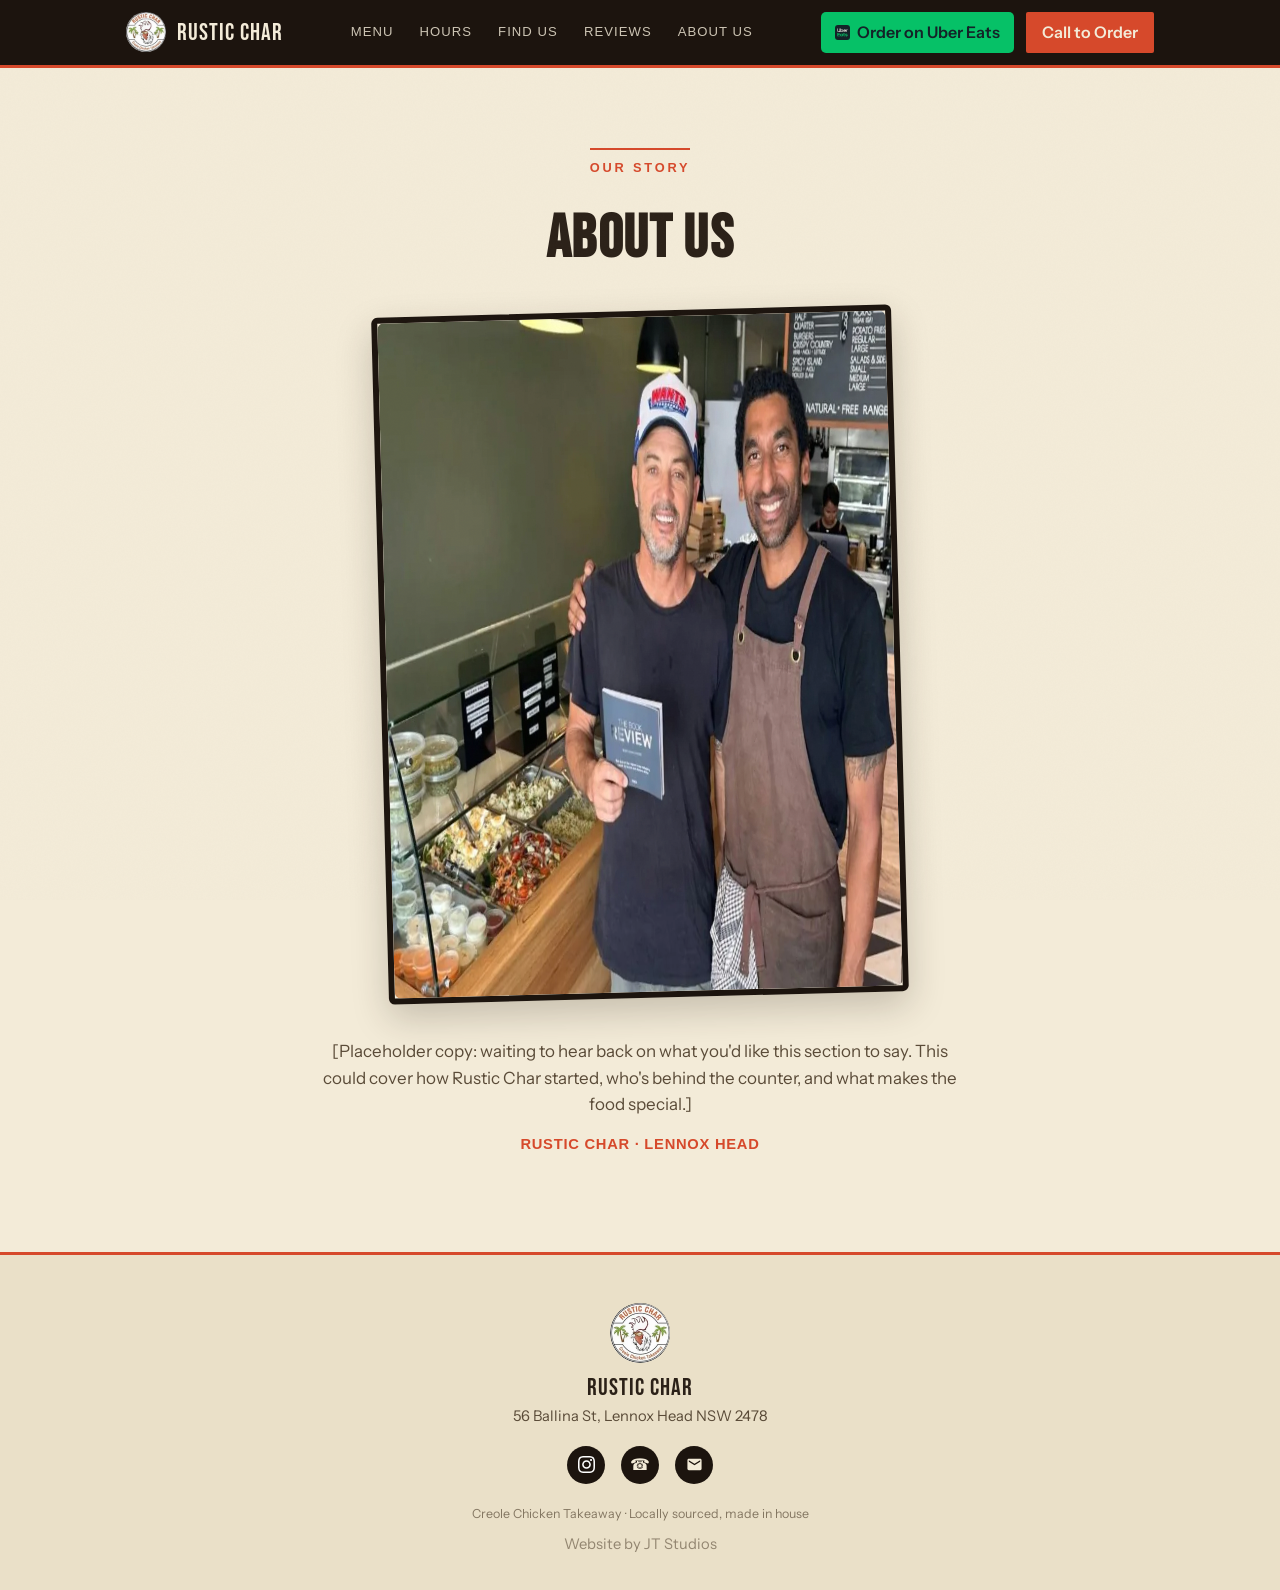
==== about.html @ 8d5db41e "Initial commit: Rustic Char website" ====
<!DOCTYPE html>
<html lang="en">
<head>
<meta charset="UTF-8">
<meta name="viewport" content="width=device-width, initial-scale=1.0">
<title>About Us | Rustic Char, Lennox Head</title>
<style>
  @import url('https://fonts.googleapis.com/css2?family=Bebas+Neue&family=Big+Shoulders+Condensed:wght@400;500;600;700&family=Instrument+Sans:wght@400;500;600;700&display=swap');

  :root{
    --paper:#F3EBD8;
    --paper-2:#EAE0C8;
    --ink:#2B2118;
    --ink-soft:#5A4B38;
    --char:#1C140E;
    --tomato:#D6492B;
    --mustard:#E2A32C;
    --parrot:#3C7A3F;
    --teal:#2C6E6A;
    --line:rgba(43,33,24,0.18);
  }
  *{margin:0;padding:0;box-sizing:border-box;}
  html{scroll-behavior:smooth;}
  body{
    background:var(--paper);
    color:var(--ink);
    font-family:'Instrument Sans', sans-serif;
    line-height:1.55;
  }
  .sign{font-family:'Bebas Neue', sans-serif; letter-spacing:0.02em; line-height:0.92;}
  .cond{font-family:'Big Shoulders Condensed', sans-serif;}
  a{color:inherit; text-decoration:none;}
  .wrap{max-width:1080px; margin:0 auto; padding:0 26px;}

  /* paper texture */
  body::before{
    content:''; position:fixed; inset:0; pointer-events:none; z-index:4; opacity:0.4;
    background-image:url("data:image/svg+xml,%3Csvg xmlns='http://www.w3.org/2000/svg' width='180' height='180'%3E%3Cfilter id='n'%3E%3CfeTurbulence type='fractalNoise' baseFrequency='0.6' numOctaves='3'/%3E%3C/filter%3E%3Crect width='100%25' height='100%25' filter='url(%23n)' opacity='0.05'/%3E%3C/svg%3E");
  }
  .wrap, header, section, footer{position:relative;}

  /* ---- nav ---- */
  header{
    position:sticky; top:0; z-index:50;
    background:var(--char);
    color:var(--paper);
    border-bottom:3px solid var(--tomato);
  }
  nav{max-width:1080px; margin:0 auto; padding:12px 26px; display:flex; align-items:center; justify-content:space-between; gap:16px;}
  .brand{display:flex; align-items:center; gap:11px; flex-shrink:0;}
  .brand img{height:40px; width:40px; border-radius:50%;}
  .brand .name{font-family:'Bebas Neue',sans-serif; font-size:1.5rem; letter-spacing:0.04em; color:var(--paper);}
  .nav-links{flex:1; display:flex; justify-content:center; gap:26px; font-family:'Big Shoulders Condensed',sans-serif; font-weight:500; font-size:0.82rem; text-transform:uppercase; letter-spacing:0.08em;}
  .nav-links a{color:var(--paper); opacity:0.82; transition:opacity .15s, color .15s;}
  .nav-links a:hover{opacity:1; color:var(--mustard);}
  .nav-actions{display:flex; align-items:center; gap:12px; flex-shrink:0;}
  .nav-call{background:var(--tomato); color:var(--paper)!important; padding:8px 16px; opacity:1!important; font-weight:600; border-radius:2px;}
  .nav-call:hover{background:var(--mustard); color:var(--char)!important;}
  .nav-uber{background:#06C167; color:#142328!important; padding:8px 14px; opacity:1!important; font-weight:600; border-radius:5px; display:inline-flex!important; align-items:center; gap:7px;}
  .nav-uber svg{width:15px; height:15px; flex-shrink:0;}
  .nav-uber:hover{background:#05a857; color:#142328!important;}
  @media(max-width:760px){ .nav-links a:not(.nav-call){display:none;} }
  @media(max-width:1024px){ .nav-uber{display:none!important;} }

  /* mobile uber eats banner */
  .uber-banner{display:none;}
  @media(max-width:1024px){
    .uber-banner{display:flex; align-items:center; justify-content:center; gap:9px; background:#3ED890; color:#142328; text-align:center; padding:13px 16px; font-family:'Big Shoulders Condensed',sans-serif; font-weight:600; font-size:0.85rem; letter-spacing:0.02em; transition:background .2s;}
    .uber-banner svg{width:19px; height:19px; flex-shrink:0;}
    .uber-banner .arrow{transition:transform .2s; display:inline-block;}
    .uber-banner:hover{background:#2FC77E;}
    .uber-banner:hover .arrow, .uber-banner:active .arrow{transform:translateX(5px);}
  }

  /* ---- hero (pinned image) ---- */
  .hero{position:relative; height:100vh; min-height:560px; overflow:hidden;}
  .hero-img{position:fixed; top:0; left:0; width:100%; height:100vh; object-fit:cover; z-index:-2; filter:blur(1.5px);}
  .hero-shade{position:fixed; top:0; left:0; width:100%; height:100vh; z-index:-1; background:linear-gradient(90deg, rgba(28,20,14,0.9) 0%, rgba(28,20,14,0.66) 42%, rgba(28,20,14,0.28) 100%);}
  .hero-inner{position:relative; z-index:2; max-width:1080px; margin:0 auto; padding:0 26px; height:100%; display:flex; flex-direction:column; justify-content:center; color:var(--paper);}
  /* everything after hero sits on solid paper and scrolls up over the fixed image */
  .below{position:relative; z-index:3; background:var(--paper);}
  .kicker{display:inline-block; font-family:'Big Shoulders Condensed',sans-serif; font-weight:600; font-size:0.8rem; letter-spacing:0.22em; text-transform:uppercase; color:var(--mustard); margin-bottom:18px; border-top:2px solid var(--mustard); padding-top:8px;}
  .hero h1{font-family:'Bebas Neue',sans-serif; font-size:clamp(3.4rem, 9vw, 6.6rem); line-height:0.9; color:var(--paper); max-width:14ch;}
  .hero h1 em{font-style:normal; color:var(--tomato);}
  .hero p{margin-top:20px; font-size:1.12rem; max-width:46ch; color:rgba(243,235,216,0.92);}
  .hero-cta{margin-top:32px; display:flex; gap:14px; flex-wrap:wrap;}
  .btn{display:inline-flex; align-items:center; gap:9px; font-family:'Big Shoulders Condensed',sans-serif; font-weight:600; font-size:0.92rem; text-transform:uppercase; letter-spacing:0.06em; padding:14px 26px; transition:transform .15s, background .15s, color .15s;}
  .btn-fill{background:var(--tomato); color:var(--paper);}
  .btn-fill:hover{background:var(--mustard); color:var(--char); transform:translateY(-2px);}
  .btn-out{border:2px solid var(--paper); color:var(--paper);}
  .btn-out:hover{background:var(--paper); color:var(--char); transform:translateY(-2px);}
  .hero-rating{margin-top:30px; display:inline-flex; align-items:center; gap:10px; font-family:'Big Shoulders Condensed',sans-serif; font-size:0.9rem; letter-spacing:0.03em;}
  .hero-rating .stars{color:var(--mustard); font-size:1.05rem; letter-spacing:2px;}

  /* ---- intro band ---- */
  .band{background:var(--tomato); color:var(--paper); text-align:center; padding:16px 26px; font-family:'Big Shoulders Condensed',sans-serif; font-weight:500; letter-spacing:0.12em; text-transform:uppercase; font-size:0.82rem;}
  .band span{display:inline-block; margin:0 14px; opacity:0.95;}

  /* ---- about row ---- */
  .about{padding:80px 0;}
  .about-grid{display:grid; grid-template-columns:1.1fr 0.9fr; gap:54px; align-items:center;}
  .about h2{font-family:'Bebas Neue',sans-serif; font-size:clamp(2.4rem,5vw,3.4rem); color:var(--ink); margin-bottom:18px; line-height:0.95;}
  .about p{color:var(--ink-soft); font-size:1.06rem; margin-bottom:16px;}
  .about .chef{font-family:'Big Shoulders Condensed',sans-serif; font-weight:600; color:var(--tomato); text-transform:uppercase; letter-spacing:0.05em; font-size:0.92rem;}
  .about-photo{border-radius:6px; overflow:hidden; border:6px solid var(--char); transform:rotate(-1.5deg); box-shadow:0 14px 36px rgba(43,33,24,0.22);}
  .about-photo img{width:100%; display:block;}
  @media(max-width:820px){ .about-grid{grid-template-columns:1fr; gap:34px;} .about-photo{transform:none;} }

  /* ---- menu ---- */
  .menu{background:var(--paper-2); border-top:3px solid var(--char); border-bottom:3px solid var(--char); padding:80px 0;}
  .menu-head{text-align:center; margin-bottom:14px;}
  .menu-head h2{font-family:'Bebas Neue',sans-serif; font-size:clamp(3rem,7vw,4.6rem); color:var(--ink); line-height:0.9;}
  .menu-head p{color:var(--ink-soft); margin-top:8px; font-size:1.05rem;}
  .menu-key{display:flex; flex-wrap:wrap; justify-content:center; gap:18px; margin:26px 0 10px; font-size:0.82rem; color:var(--ink-soft);}
  .menu-key span{display:inline-flex; align-items:center; gap:7px;}
  .menu-note{text-align:center; max-width:520px; margin:0 auto 50px; font-size:0.76rem; color:var(--ink-soft); opacity:0.85; font-style:italic;}
  .badge{display:inline-flex; align-items:center; justify-content:center; width:19px; height:19px; border-radius:50%; background:var(--char); color:var(--paper); font-family:'Big Shoulders Condensed',sans-serif; font-size:0.56rem; font-weight:600;}
  .menu-grid{display:grid; grid-template-columns:1fr 1fr; gap:42px 58px;}
  .cat h3{font-family:'Bebas Neue',sans-serif; font-size:1.65rem; color:var(--tomato); letter-spacing:0.03em; padding-bottom:9px; margin-bottom:14px; border-bottom:2px solid var(--char); display:flex; align-items:baseline; justify-content:space-between; gap:10px;}
  .cat h3 .all{font-family:'Big Shoulders Condensed',sans-serif; font-size:0.78rem; font-weight:500; color:var(--ink-soft); letter-spacing:0.04em; text-transform:uppercase;}
  .item{display:flex; justify-content:space-between; gap:14px; padding:7px 0; border-bottom:1px dotted var(--line);}
  .item:last-child{border-bottom:none;}
  .item-name{font-family:'Big Shoulders Condensed',sans-serif; font-weight:600; font-size:0.86rem; color:var(--ink);}
  .item-tags{display:inline-flex; gap:4px; margin-left:6px; vertical-align:middle;}
  .item-desc{font-size:0.74rem; color:var(--ink-soft); margin-top:2px;}
  .item-price{font-family:'Big Shoulders Condensed',sans-serif; font-weight:700; color:var(--tomato); white-space:nowrap; font-size:0.86rem;}
  .item-price .sub{font-weight:400; font-size:0.78rem; color:var(--ink-soft);}
  @media(max-width:720px){ .menu-grid{grid-template-columns:1fr; gap:38px;} }

  /* photo strip */
  .strip{display:grid; grid-template-columns:1fr 1fr; gap:0;}
  .strip img{width:100%; height:340px; object-fit:cover; display:block;}
  @media(max-width:620px){ .strip{grid-template-columns:1fr;} .strip img{height:260px;} }

  /* teaser gallery (before menu) */
  .teaser{padding:46px 0 24px;}
  .teaser-grid{display:grid; grid-template-columns:repeat(4, 1fr); gap:10px;}
  .teaser-cell{height:150px; overflow:hidden; border-radius:5px; border:2px solid var(--char); flex-shrink:0;}
  .teaser-cell img{width:100%; height:100%; object-fit:cover; display:block; transition:transform .3s;}
  .teaser-cell:hover img{transform:scale(1.06);}
  @media(max-width:720px){ .teaser-grid{grid-template-columns:repeat(2,1fr);} .teaser-cell{height:160px;} }

  /* instagram feed spot (static stand-in, see HTML comment for live setup) */
  .igfeed{background:var(--char); color:var(--paper); padding:70px 0; text-align:center;}
  .igfeed-head h2{font-family:'Bebas Neue',sans-serif; font-size:clamp(2.2rem,5vw,3rem); color:var(--paper);}
  .igfeed-head p{font-family:'Big Shoulders Condensed',sans-serif; letter-spacing:0.05em; text-transform:uppercase; font-size:0.82rem; color:var(--mustard); margin-top:6px; margin-bottom:34px;}
  .igfeed-grid{display:grid; grid-template-columns:repeat(4, 1fr); gap:4px; max-width:760px; margin:0 auto;}
  .igfeed-grid a{display:block; aspect-ratio:1/1; overflow:hidden; position:relative;}
  .igfeed-grid img{width:100%; height:100%; object-fit:cover; display:block; transition:transform .3s;}
  .igfeed-grid a:hover img{transform:scale(1.06);}
  .igfeed-btn{margin-top:34px; display:inline-flex;}
  @media(max-width:560px){ .igfeed-grid{grid-template-columns:repeat(2,1fr); max-width:360px;} }
  /* ---- hours + contact ---- */
  .visit{padding:80px 0;}
  .visit-grid{display:grid; grid-template-columns:1fr 1fr; gap:34px;}
  .card{background:var(--paper); border:2px solid var(--char); border-radius:6px; padding:32px;}
  .card h3{font-family:'Bebas Neue',sans-serif; font-size:1.9rem; color:var(--ink); margin-bottom:6px;}
  .card .note{font-family:'Big Shoulders Condensed',sans-serif; font-size:0.78rem; text-transform:uppercase; letter-spacing:0.08em; color:var(--tomato); margin-bottom:18px; font-weight:600;}
  .hrow{display:flex; justify-content:space-between; padding:9px 0; border-bottom:1px solid var(--line); font-size:0.96rem;}
  .hrow:last-child{border-bottom:none;}
  .hrow .day{font-family:'Big Shoulders Condensed',sans-serif; font-weight:600;}
  .hrow.shut{color:var(--ink-soft);}
  .hrow.shut .time{color:var(--tomato); font-weight:600; font-family:'Big Shoulders Condensed',sans-serif; font-size:0.84rem; text-transform:uppercase; letter-spacing:0.04em;}
  .crow{display:flex; align-items:center; gap:13px; padding:13px 0; border-bottom:1px solid var(--line);}
  .crow:last-child{border-bottom:none;}
  .crow img.ic{width:26px; height:26px; object-fit:contain;}
  .crow .ic-emoji{width:34px; height:34px; border-radius:50%; background:var(--char); color:var(--paper); display:flex; align-items:center; justify-content:center; flex-shrink:0;}
  .crow .ic-emoji img, .fsoc .em img{width:17px; height:17px; object-fit:contain;}
  .crow a, .crow span{font-size:1rem;}
  .contact-cta{margin-top:22px;}
  .contact-cta .btn{width:100%; justify-content:center; background:var(--tomato); color:var(--paper);}
  .contact-cta .btn:hover{background:var(--char);}
  @media(max-width:760px){ .visit-grid{grid-template-columns:1fr;} }

  /* ---- reviews ---- */
  .reviews{background:var(--char); color:var(--paper); padding:78px 0;}
  .reviews h2{font-family:'Bebas Neue',sans-serif; font-size:clamp(2.4rem,5vw,3.4rem); text-align:center; margin-bottom:8px;}
  .reviews .sub{text-align:center; color:rgba(243,235,216,0.7); margin-bottom:46px; font-family:'Big Shoulders Condensed',sans-serif; letter-spacing:0.05em; text-transform:uppercase; font-size:0.82rem;}
  .rev-grid{display:grid; grid-template-columns:repeat(3,1fr); gap:22px;}
  .rev{background:rgba(243,235,216,0.05); border:1px solid rgba(243,235,216,0.15); border-radius:6px; padding:24px;}
  .rev .stars{color:var(--mustard); letter-spacing:2px; margin-bottom:12px;}
  .rev p{color:rgba(243,235,216,0.9); font-size:0.95rem; margin-bottom:14px;}
  .rev .who{font-family:'Big Shoulders Condensed',sans-serif; font-weight:600; font-size:0.9rem;}
  .rev .meta{font-size:0.76rem; color:rgba(243,235,216,0.55);}
  @media(max-width:820px){ .rev-grid{grid-template-columns:1fr;} }

  /* ---- footer ---- */
  footer{background:var(--paper-2); padding:48px 0 34px; text-align:center; border-top:3px solid var(--tomato);}
  footer .flogo{height:60px; width:60px; border-radius:50%; margin:0 auto 14px; display:block;}
  footer .ftag{font-family:'Bebas Neue',sans-serif; font-size:1.5rem; color:var(--ink); letter-spacing:0.04em; margin-bottom:6px;}
  footer .faddr{font-size:0.92rem; color:var(--ink-soft); margin-bottom:18px;}
  .fsoc{display:flex; justify-content:center; gap:16px; margin-bottom:20px;}
  .fsoc a{display:flex; align-items:center; justify-content:center;}
  .fsoc img{width:30px; height:30px; object-fit:contain;}
  .fsoc .em{width:38px; height:38px; border-radius:50%; background:var(--char); color:var(--paper); display:flex; align-items:center; justify-content:center;}
  footer .fine{font-size:0.78rem; color:var(--ink-soft); opacity:0.7;}
  footer .credit{font-size:0.92rem; color:var(--ink-soft); opacity:0.6; margin-top:10px;}

  ::selection{background:var(--tomato); color:var(--paper);}
  @media(prefers-reduced-motion:reduce){ html{scroll-behavior:auto;} }


  /* flavour wheel */
  .wheel{padding:64px 0 70px;}
  .wheel-head{text-align:center; margin-bottom:30px;}
  .wheel-head h2{font-size:clamp(2.6rem,6vw,3.6rem); color:var(--ink);}
  .wheel-head p{font-family:'Big Shoulders Condensed',sans-serif; font-size:0.78rem; text-transform:uppercase; letter-spacing:0.1em; color:var(--tomato); margin-top:6px; font-weight:600;}

  .wheel-stage{position:relative; width:340px; max-width:100%; height:340px; margin:0 auto; display:flex; align-items:center; justify-content:center;}
  .wheel-ring{position:relative; width:100%; height:100%;}

  .wheel-float{position:absolute; top:-6px; right:2px; width:40px; height:40px; filter:drop-shadow(0 10px 16px rgba(43,33,24,0.28)); animation:wheelFloat 4.5s ease-in-out infinite; cursor:pointer; display:block; transition:filter .2s;}
  .wheel-float:hover{filter:drop-shadow(0 14px 20px rgba(43,33,24,0.38));}
  .wheel-float svg{width:100%; height:100%; display:block;}
  @keyframes wheelFloat{0%,100%{transform:translateY(0);} 50%{transform:translateY(-14px);}}
  @media(min-width:600px){ .wheel-float{top:-10px; right:-16px; width:48px; height:48px;} }
  @media(min-width:1024px){ .wheel-float{top:14%; right:-130px; width:60px; height:60px;} }

  .wheel-item{position:absolute; top:50%; left:50%; width:104px; height:104px; margin:-52px 0 0 -52px; padding:0; border:none; background:none; cursor:pointer; transform-origin:center center; transform:rotate(var(--a,0deg)) translateY(var(--r,-118px)) rotate(calc(var(--a,0deg) * -1)) scale(var(--s,1)); transition:transform .55s cubic-bezier(.4,0,.2,1), opacity .4s, filter .4s; opacity:.55; filter:grayscale(.15); z-index:1;}
  .wheel-item img{width:100%; height:100%; object-fit:contain; display:block; filter:drop-shadow(0 6px 10px rgba(43,33,24,0.22));}
  .wheel-item:nth-child(1) img, .wheel-item:nth-child(2) img, .wheel-item:nth-child(3) img{transform:scale(0.8);}
  .wheel-item.is-active{opacity:1; filter:none; z-index:3;}
  .wheel-item:not(.is-active):hover{opacity:.85;}
  .wheel-item:focus-visible{outline:2px solid var(--tomato); outline-offset:4px; border-radius:50%;}

  .wheel-arrow{position:absolute; top:50%; transform:translateY(-50%); width:40px; height:40px; border-radius:50%; border:2px solid var(--char); background:var(--paper); color:var(--char); font-size:1rem; line-height:1; display:flex; align-items:center; justify-content:center; cursor:pointer; transition:background .15s, color .15s;}
  .wheel-arrow:hover{background:var(--tomato); color:var(--paper); border-color:var(--tomato);}
  .wheel-prev{left:-52px;}
  .wheel-next{right:-52px;}

  .wheel-panel{max-width:420px; margin:28px auto 0; text-align:center;}
  .wheel-name{font-family:'Bebas Neue',sans-serif; font-size:1.7rem; letter-spacing:0.02em; color:var(--ink); display:flex; align-items:center; justify-content:center; gap:8px; flex-wrap:wrap;}
  .wheel-desc{margin-top:6px; font-size:0.9rem; color:var(--ink-soft);}

  .wheel-dots{display:flex; justify-content:center; gap:9px; margin-top:20px; flex-wrap:wrap;}
  .wheel-dot{width:9px; height:9px; border-radius:50%; border:none; padding:0; background:var(--line); cursor:pointer; transition:background .2s, transform .2s;}
  .wheel-dot.is-active{background:var(--tomato); transform:scale(1.25);}

  .wheel-cta{display:flex; justify-content:center; align-items:center; gap:14px; flex-wrap:wrap; margin-top:32px;}
  .wheel-cta .btn-uber{background:#06C167; color:#142328;}
  .wheel-cta .btn-uber:hover{background:#05a857; color:#142328; transform:translateY(-2px);}
  .wheel-cta .btn-uber svg{width:16px; height:16px;}
  .wheel-cta .btn-out-dark{border:2px solid var(--char); color:var(--char);}
  .wheel-cta .btn-out-dark:hover{background:var(--char); color:var(--paper); transform:translateY(-2px);}

  @media(max-width:720px){
    .wheel-stage{width:240px; height:240px;}
    .wheel-item{width:76px; height:76px; margin:-38px 0 0 -38px;}
    .wheel-prev{left:-46px;}
    .wheel-next{right:-46px;}
    .wheel-arrow{width:34px; height:34px; font-size:0.85rem;}
  }
</style>
<link rel="icon" href="favicon.ico" sizes="any">
<link rel="icon" type="image/png" href="assets/favicon-32.png" sizes="32x32">
<link rel="apple-touch-icon" href="assets/favicon-180.png">
</head>
<body>

<header>
  <nav>
    <a href="index.html" class="brand" style="text-decoration:none;">
      <img src="assets/logo.webp" alt="Rustic Char" width="120" height="120" decoding="async">
      <span class="name">Rustic Char</span>
    </a>
    <div class="nav-links">
      <a href="index.html#menu">Menu</a>
      <a href="index.html#visit">Hours</a>
      <a href="index.html#contact">Find Us</a>
      <a href="index.html#reviews">Reviews</a>
      <a href="about.html">About Us</a>
    </div>
    <div class="nav-actions">
      <a href="https://www.ubereats.com/au/store/rustic-char-lennox-head/xNy7I_s9UMS23CQCAHFG3Q?surfaceName=" target="_blank" rel="noopener" class="nav-uber"><svg viewBox="0 0 160.37 160.37" xmlns="http://www.w3.org/2000/svg"><rect width="160.37" height="160.37" rx="31.59" fill="#142328"/><path d="M76.86 107.45a8.33 8.33 0 1 0-8.33 8.23 8.22 8.22 0 0 0 8.33-8.23M83.66 94v27h-6.93v-2.43a13.66 13.66 0 0 1-8.73 3.04 14.17 14.17 0 1 1 0-28.33 13.72 13.72 0 0 1 8.77 3.12V94Zm23 20.84h-5.21c-1.59 0-2.61-.69-2.61-2.12v-12.64h7.82V94h-7.79v-7.7h-7V94h-5.26v6.11h5.27v14.35c0 3.62 2.61 6.49 7.31 6.49h7.5Zm15.79 6.8c8 0 12.52-3.74 12.52-8.92 0-3.68-2.67-6.43-8.26-7.61l-5.91-1.19c-3.43-.62-4.51-1.25-4.51-2.49 0-1.63 1.65-2.63 4.7-2.63 3.3 0 5.72.88 6.42 3.87h6.93c-.39-5.61-4.52-9.36-12.91-9.36-7.24 0-12.33 2.94-12.33 8.61 0 3.93 2.8 6.49 8.84 7.74l6.61 1.5c2.6.5 3.3 1.18 3.3 2.24 0 1.69-2 2.75-5.15 2.75-4 0-6.29-.87-7.18-3.87h-7c1 5.62 5.28 9.36 13.92 9.36M25.38 84.43h26.13v6.23H32.44v8.93H51v6H32.44v9h19.07v6.24H25.38Z" fill="#06c167"/><path d="M134.37 52.81v-4.9h-1.86A7.28 7.28 0 0 0 126 51.4v-3.28h-5.31v26.59h5.36V59.59c0-4.12 2.55-6.78 6.06-6.78ZM95.81 59a8.42 8.42 0 0 1 16.52 0Zm8.39-11.4a13.8 13.8 0 0 0-13.92 13.81c0 7.93 6.27 13.87 14.4 13.87a14.26 14.26 0 0 0 11.68-5.68l-3.88-2.82a9.36 9.36 0 0 1-7.8 3.92 9 9 0 0 1-9-7.56h22v-1.73c0-7.92-5.73-13.81-13.54-13.81M73.56 70.7a9.23 9.23 0 1 1 9.29-9.23 9.25 9.25 0 0 1-9.29 9.23M59 74.71h5.31v-3.34a13.66 13.66 0 0 0 9.67 4 13.9 13.9 0 1 0 0-27.79 13.55 13.55 0 0 0-9.62 4V38.21H59Zm-18.9-4.28c5.15 0 9.13-3.91 9.13-9.69V38.21h5.58v36.5h-5.53v-3.39a13.54 13.54 0 0 1-9.82 4c-8 0-14.08-5.69-14.08-14.29V38.21H31v22.53c0 5.89 3.93 9.69 9.14 9.69" fill="#f6f0ea"/></svg>Order on Uber Eats</a>
      <a href="tel:0493192496" class="nav-call">Call to Order</a>
    </div>
  </nav>
</header>


<section class="about" id="about-content">
  <div class="wrap">
    <div class="about-head" style="text-align:center; max-width:640px; margin:0 auto 44px;">
      <span class="kicker" style="color:var(--tomato); border-top-color:var(--tomato);">Our Story</span>
      <h2 class="sign" style="font-size:clamp(2.6rem,6vw,3.8rem); color:var(--ink); margin-top:14px;">About Us</h2>
    </div>

    <div class="about-photo-wrap" style="max-width:520px; margin:0 auto 40px;">
      <div class="about-photo">
<img src="assets/about-team.webp" alt="Rustic Char team" style="width:100%; display:block; border-radius:6px;" width="900" height="675" decoding="async" loading="lazy">
      </div>
    </div>

    <div style="max-width:640px; margin:0 auto; text-align:center;">
      <p style="color:var(--ink-soft); font-size:1.06rem; margin-bottom:16px;">
        [Placeholder copy: waiting to hear back on what you'd like this section to say. This could cover how Rustic Char started, who's behind the counter, and what makes the food special.]
      </p>
      <p class="chef" style="font-family:'Big Shoulders Condensed',sans-serif; font-weight:600; color:var(--tomato); text-transform:uppercase; letter-spacing:0.05em; font-size:0.92rem;">Rustic Char &middot; Lennox Head</p>
    </div>
  </div>
</section>

<footer>
  <div class="wrap">
    <img class="flogo" src="assets/logo.webp" alt="Rustic Char" width="120" height="120" decoding="async" loading="lazy">
    <div class="ftag sign">Rustic Char</div>
    <div class="faddr">56 Ballina St, Lennox Head NSW 2478</div>
    <div class="fsoc">
      <a href="https://www.instagram.com/rustic.char/" target="_blank" rel="noopener" aria-label="Instagram"><span class="em"><svg width="17" height="17" viewBox="0 0 24 24" xmlns="http://www.w3.org/2000/svg" fill="white"><path d="M12 2.163c3.204 0 3.584.012 4.85.07 3.252.148 4.771 1.691 4.919 4.919.058 1.265.069 1.645.069 4.849 0 3.205-.012 3.584-.069 4.849-.149 3.225-1.664 4.771-4.919 4.919-1.266.058-1.644.07-4.85.07-3.204 0-3.584-.012-4.849-.07-3.26-.149-4.771-1.699-4.919-4.92-.058-1.265-.07-1.644-.07-4.849 0-3.204.013-3.583.07-4.849.149-3.227 1.664-4.771 4.919-4.919 1.266-.057 1.645-.069 4.849-.069zm0-2.163c-3.259 0-3.667.014-4.947.072-4.358.2-6.78 2.618-6.98 6.98-.059 1.281-.073 1.689-.073 4.948 0 3.259.014 3.668.072 4.948.2 4.358 2.618 6.78 6.98 6.98 1.281.058 1.689.072 4.948.072 3.259 0 3.668-.014 4.948-.072 4.354-.2 6.782-2.618 6.979-6.98.059-1.28.073-1.689.073-4.948 0-3.259-.014-3.667-.072-4.947-.196-4.354-2.617-6.78-6.979-6.98-1.281-.059-1.69-.073-4.949-.073zm0 5.838c-3.403 0-6.162 2.759-6.162 6.162s2.759 6.163 6.162 6.163 6.162-2.759 6.162-6.163c0-3.403-2.759-6.162-6.162-6.162zm0 10.162c-2.209 0-4-1.79-4-4 0-2.209 1.791-4 4-4s4 1.791 4 4c0 2.21-1.791 4-4 4zm6.406-11.845c-.796 0-1.441.645-1.441 1.44s.645 1.44 1.441 1.44c.795 0 1.439-.645 1.439-1.44s-.644-1.44-1.439-1.44z"/></svg></span></a>
      <a href="tel:0493192496" aria-label="Call"><span class="em">&#9742;</span></a>
      <a href="mailto:rusticchar2478@gmail.com" aria-label="Email"><span class="em"><svg width="17" height="17" viewBox="0 0 24 24" xmlns="http://www.w3.org/2000/svg" fill="#F3EBD8"><path d="M20 4H4c-1.1 0-2 .9-2 2v12c0 1.1.9 2 2 2h16c1.1 0 2-.9 2-2V6c0-1.1-.9-2-2-2zm0 4-8 5-8-5V6l8 5 8-5v2z"/></svg></span></a>
    </div>
    <div class="fine">Creole Chicken Takeaway &middot; Locally sourced, made in house</div>
    <div class="credit">Website by JT Studios</div>
  </div>
</footer>

</body>
</html>
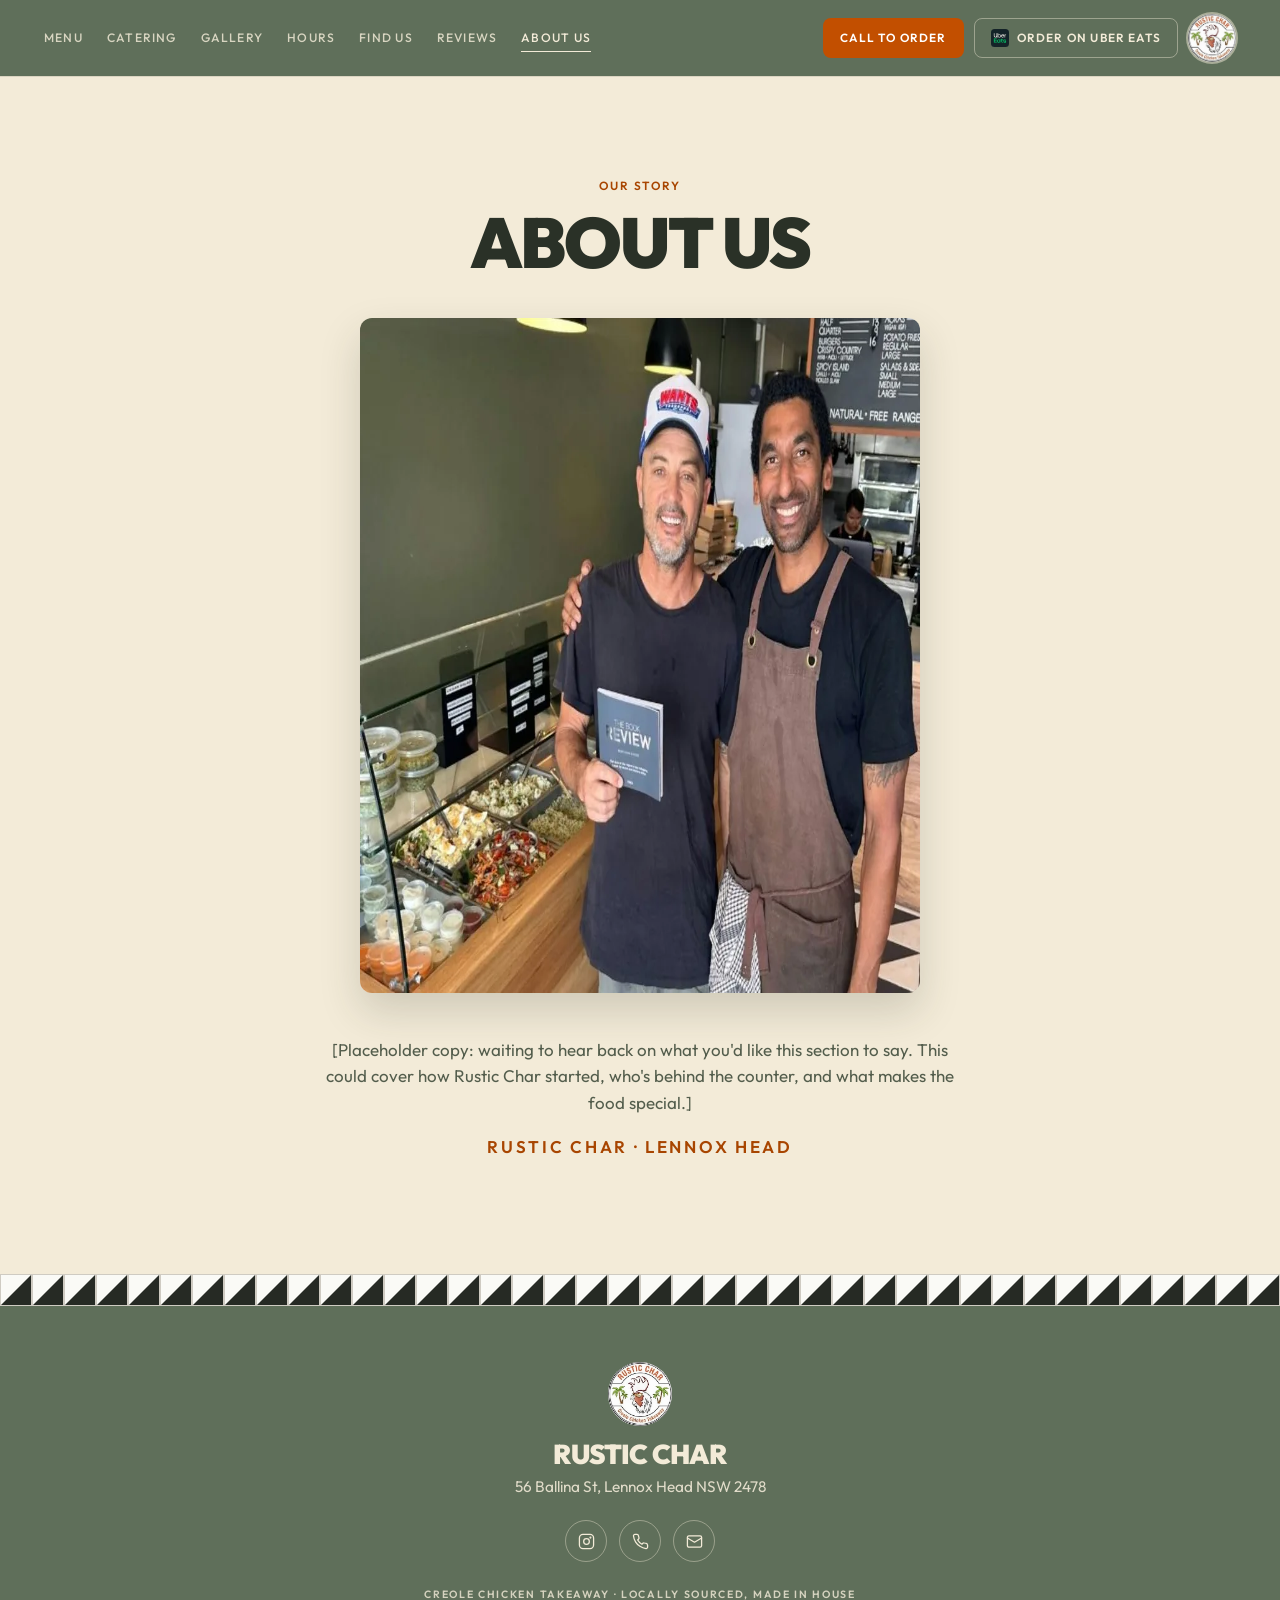
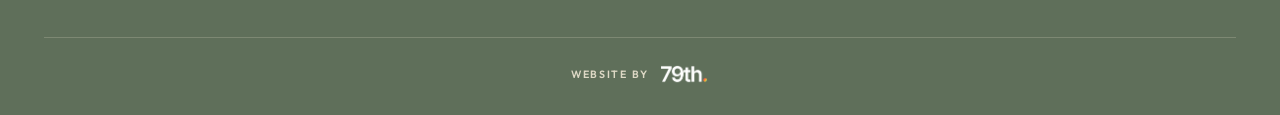
==== commit 9e6d6231: "Simpler, owner-approved site: olive + orange + floor tiles Rolled back to the simpler dark-header la" ====
--- a/about.html
+++ b/about.html
@@ -4,253 +4,22 @@
 <meta charset="UTF-8">
 <meta name="viewport" content="width=device-width, initial-scale=1.0">
 <title>About Us | Rustic Char, Lennox Head</title>
-<style>
-  @import url('https://fonts.googleapis.com/css2?family=Bebas+Neue&family=Big+Shoulders+Condensed:wght@400;500;600;700&family=Instrument+Sans:wght@400;500;600;700&display=swap');
-
-  :root{
-    --paper:#F3EBD8;
-    --paper-2:#EAE0C8;
-    --ink:#2B2118;
-    --ink-soft:#5A4B38;
-    --char:#1C140E;
-    --tomato:#D6492B;
-    --mustard:#E2A32C;
-    --parrot:#3C7A3F;
-    --teal:#2C6E6A;
-    --line:rgba(43,33,24,0.18);
-  }
-  *{margin:0;padding:0;box-sizing:border-box;}
-  html{scroll-behavior:smooth;}
-  body{
-    background:var(--paper);
-    color:var(--ink);
-    font-family:'Instrument Sans', sans-serif;
-    line-height:1.55;
-  }
-  .sign{font-family:'Bebas Neue', sans-serif; letter-spacing:0.02em; line-height:0.92;}
-  .cond{font-family:'Big Shoulders Condensed', sans-serif;}
-  a{color:inherit; text-decoration:none;}
-  .wrap{max-width:1080px; margin:0 auto; padding:0 26px;}
-
-  /* paper texture */
-  body::before{
-    content:''; position:fixed; inset:0; pointer-events:none; z-index:4; opacity:0.4;
-    background-image:url("data:image/svg+xml,%3Csvg xmlns='http://www.w3.org/2000/svg' width='180' height='180'%3E%3Cfilter id='n'%3E%3CfeTurbulence type='fractalNoise' baseFrequency='0.6' numOctaves='3'/%3E%3C/filter%3E%3Crect width='100%25' height='100%25' filter='url(%23n)' opacity='0.05'/%3E%3C/svg%3E");
-  }
-  .wrap, header, section, footer{position:relative;}
-
-  /* ---- nav ---- */
-  header{
-    position:sticky; top:0; z-index:50;
-    background:var(--char);
-    color:var(--paper);
-    border-bottom:3px solid var(--tomato);
-  }
-  nav{max-width:1080px; margin:0 auto; padding:12px 26px; display:flex; align-items:center; justify-content:space-between; gap:16px;}
-  .brand{display:flex; align-items:center; gap:11px; flex-shrink:0;}
-  .brand img{height:40px; width:40px; border-radius:50%;}
-  .brand .name{font-family:'Bebas Neue',sans-serif; font-size:1.5rem; letter-spacing:0.04em; color:var(--paper);}
-  .nav-links{flex:1; display:flex; justify-content:center; gap:26px; font-family:'Big Shoulders Condensed',sans-serif; font-weight:500; font-size:0.82rem; text-transform:uppercase; letter-spacing:0.08em;}
-  .nav-links a{color:var(--paper); opacity:0.82; transition:opacity .15s, color .15s;}
-  .nav-links a:hover{opacity:1; color:var(--mustard);}
-  .nav-actions{display:flex; align-items:center; gap:12px; flex-shrink:0;}
-  .nav-call{background:var(--tomato); color:var(--paper)!important; padding:8px 16px; opacity:1!important; font-weight:600; border-radius:2px;}
-  .nav-call:hover{background:var(--mustard); color:var(--char)!important;}
-  .nav-uber{background:#06C167; color:#142328!important; padding:8px 14px; opacity:1!important; font-weight:600; border-radius:5px; display:inline-flex!important; align-items:center; gap:7px;}
-  .nav-uber svg{width:15px; height:15px; flex-shrink:0;}
-  .nav-uber:hover{background:#05a857; color:#142328!important;}
-  @media(max-width:760px){ .nav-links a:not(.nav-call){display:none;} }
-  @media(max-width:1024px){ .nav-uber{display:none!important;} }
-
-  /* mobile uber eats banner */
-  .uber-banner{display:none;}
-  @media(max-width:1024px){
-    .uber-banner{display:flex; align-items:center; justify-content:center; gap:9px; background:#3ED890; color:#142328; text-align:center; padding:13px 16px; font-family:'Big Shoulders Condensed',sans-serif; font-weight:600; font-size:0.85rem; letter-spacing:0.02em; transition:background .2s;}
-    .uber-banner svg{width:19px; height:19px; flex-shrink:0;}
-    .uber-banner .arrow{transition:transform .2s; display:inline-block;}
-    .uber-banner:hover{background:#2FC77E;}
-    .uber-banner:hover .arrow, .uber-banner:active .arrow{transform:translateX(5px);}
-  }
-
-  /* ---- hero (pinned image) ---- */
-  .hero{position:relative; height:100vh; min-height:560px; overflow:hidden;}
-  .hero-img{position:fixed; top:0; left:0; width:100%; height:100vh; object-fit:cover; z-index:-2; filter:blur(1.5px);}
-  .hero-shade{position:fixed; top:0; left:0; width:100%; height:100vh; z-index:-1; background:linear-gradient(90deg, rgba(28,20,14,0.9) 0%, rgba(28,20,14,0.66) 42%, rgba(28,20,14,0.28) 100%);}
-  .hero-inner{position:relative; z-index:2; max-width:1080px; margin:0 auto; padding:0 26px; height:100%; display:flex; flex-direction:column; justify-content:center; color:var(--paper);}
-  /* everything after hero sits on solid paper and scrolls up over the fixed image */
-  .below{position:relative; z-index:3; background:var(--paper);}
-  .kicker{display:inline-block; font-family:'Big Shoulders Condensed',sans-serif; font-weight:600; font-size:0.8rem; letter-spacing:0.22em; text-transform:uppercase; color:var(--mustard); margin-bottom:18px; border-top:2px solid var(--mustard); padding-top:8px;}
-  .hero h1{font-family:'Bebas Neue',sans-serif; font-size:clamp(3.4rem, 9vw, 6.6rem); line-height:0.9; color:var(--paper); max-width:14ch;}
-  .hero h1 em{font-style:normal; color:var(--tomato);}
-  .hero p{margin-top:20px; font-size:1.12rem; max-width:46ch; color:rgba(243,235,216,0.92);}
-  .hero-cta{margin-top:32px; display:flex; gap:14px; flex-wrap:wrap;}
-  .btn{display:inline-flex; align-items:center; gap:9px; font-family:'Big Shoulders Condensed',sans-serif; font-weight:600; font-size:0.92rem; text-transform:uppercase; letter-spacing:0.06em; padding:14px 26px; transition:transform .15s, background .15s, color .15s;}
-  .btn-fill{background:var(--tomato); color:var(--paper);}
-  .btn-fill:hover{background:var(--mustard); color:var(--char); transform:translateY(-2px);}
-  .btn-out{border:2px solid var(--paper); color:var(--paper);}
-  .btn-out:hover{background:var(--paper); color:var(--char); transform:translateY(-2px);}
-  .hero-rating{margin-top:30px; display:inline-flex; align-items:center; gap:10px; font-family:'Big Shoulders Condensed',sans-serif; font-size:0.9rem; letter-spacing:0.03em;}
-  .hero-rating .stars{color:var(--mustard); font-size:1.05rem; letter-spacing:2px;}
-
-  /* ---- intro band ---- */
-  .band{background:var(--tomato); color:var(--paper); text-align:center; padding:16px 26px; font-family:'Big Shoulders Condensed',sans-serif; font-weight:500; letter-spacing:0.12em; text-transform:uppercase; font-size:0.82rem;}
-  .band span{display:inline-block; margin:0 14px; opacity:0.95;}
-
-  /* ---- about row ---- */
-  .about{padding:80px 0;}
-  .about-grid{display:grid; grid-template-columns:1.1fr 0.9fr; gap:54px; align-items:center;}
-  .about h2{font-family:'Bebas Neue',sans-serif; font-size:clamp(2.4rem,5vw,3.4rem); color:var(--ink); margin-bottom:18px; line-height:0.95;}
-  .about p{color:var(--ink-soft); font-size:1.06rem; margin-bottom:16px;}
-  .about .chef{font-family:'Big Shoulders Condensed',sans-serif; font-weight:600; color:var(--tomato); text-transform:uppercase; letter-spacing:0.05em; font-size:0.92rem;}
-  .about-photo{border-radius:6px; overflow:hidden; border:6px solid var(--char); transform:rotate(-1.5deg); box-shadow:0 14px 36px rgba(43,33,24,0.22);}
-  .about-photo img{width:100%; display:block;}
-  @media(max-width:820px){ .about-grid{grid-template-columns:1fr; gap:34px;} .about-photo{transform:none;} }
-
-  /* ---- menu ---- */
-  .menu{background:var(--paper-2); border-top:3px solid var(--char); border-bottom:3px solid var(--char); padding:80px 0;}
-  .menu-head{text-align:center; margin-bottom:14px;}
-  .menu-head h2{font-family:'Bebas Neue',sans-serif; font-size:clamp(3rem,7vw,4.6rem); color:var(--ink); line-height:0.9;}
-  .menu-head p{color:var(--ink-soft); margin-top:8px; font-size:1.05rem;}
-  .menu-key{display:flex; flex-wrap:wrap; justify-content:center; gap:18px; margin:26px 0 10px; font-size:0.82rem; color:var(--ink-soft);}
-  .menu-key span{display:inline-flex; align-items:center; gap:7px;}
-  .menu-note{text-align:center; max-width:520px; margin:0 auto 50px; font-size:0.76rem; color:var(--ink-soft); opacity:0.85; font-style:italic;}
-  .badge{display:inline-flex; align-items:center; justify-content:center; width:19px; height:19px; border-radius:50%; background:var(--char); color:var(--paper); font-family:'Big Shoulders Condensed',sans-serif; font-size:0.56rem; font-weight:600;}
-  .menu-grid{display:grid; grid-template-columns:1fr 1fr; gap:42px 58px;}
-  .cat h3{font-family:'Bebas Neue',sans-serif; font-size:1.65rem; color:var(--tomato); letter-spacing:0.03em; padding-bottom:9px; margin-bottom:14px; border-bottom:2px solid var(--char); display:flex; align-items:baseline; justify-content:space-between; gap:10px;}
-  .cat h3 .all{font-family:'Big Shoulders Condensed',sans-serif; font-size:0.78rem; font-weight:500; color:var(--ink-soft); letter-spacing:0.04em; text-transform:uppercase;}
-  .item{display:flex; justify-content:space-between; gap:14px; padding:7px 0; border-bottom:1px dotted var(--line);}
-  .item:last-child{border-bottom:none;}
-  .item-name{font-family:'Big Shoulders Condensed',sans-serif; font-weight:600; font-size:0.86rem; color:var(--ink);}
-  .item-tags{display:inline-flex; gap:4px; margin-left:6px; vertical-align:middle;}
-  .item-desc{font-size:0.74rem; color:var(--ink-soft); margin-top:2px;}
-  .item-price{font-family:'Big Shoulders Condensed',sans-serif; font-weight:700; color:var(--tomato); white-space:nowrap; font-size:0.86rem;}
-  .item-price .sub{font-weight:400; font-size:0.78rem; color:var(--ink-soft);}
-  @media(max-width:720px){ .menu-grid{grid-template-columns:1fr; gap:38px;} }
-
-  /* photo strip */
-  .strip{display:grid; grid-template-columns:1fr 1fr; gap:0;}
-  .strip img{width:100%; height:340px; object-fit:cover; display:block;}
-  @media(max-width:620px){ .strip{grid-template-columns:1fr;} .strip img{height:260px;} }
-
-  /* teaser gallery (before menu) */
-  .teaser{padding:46px 0 24px;}
-  .teaser-grid{display:grid; grid-template-columns:repeat(4, 1fr); gap:10px;}
-  .teaser-cell{height:150px; overflow:hidden; border-radius:5px; border:2px solid var(--char); flex-shrink:0;}
-  .teaser-cell img{width:100%; height:100%; object-fit:cover; display:block; transition:transform .3s;}
-  .teaser-cell:hover img{transform:scale(1.06);}
-  @media(max-width:720px){ .teaser-grid{grid-template-columns:repeat(2,1fr);} .teaser-cell{height:160px;} }
-
-  /* instagram feed spot (static stand-in, see HTML comment for live setup) */
-  .igfeed{background:var(--char); color:var(--paper); padding:70px 0; text-align:center;}
-  .igfeed-head h2{font-family:'Bebas Neue',sans-serif; font-size:clamp(2.2rem,5vw,3rem); color:var(--paper);}
-  .igfeed-head p{font-family:'Big Shoulders Condensed',sans-serif; letter-spacing:0.05em; text-transform:uppercase; font-size:0.82rem; color:var(--mustard); margin-top:6px; margin-bottom:34px;}
-  .igfeed-grid{display:grid; grid-template-columns:repeat(4, 1fr); gap:4px; max-width:760px; margin:0 auto;}
-  .igfeed-grid a{display:block; aspect-ratio:1/1; overflow:hidden; position:relative;}
-  .igfeed-grid img{width:100%; height:100%; object-fit:cover; display:block; transition:transform .3s;}
-  .igfeed-grid a:hover img{transform:scale(1.06);}
-  .igfeed-btn{margin-top:34px; display:inline-flex;}
-  @media(max-width:560px){ .igfeed-grid{grid-template-columns:repeat(2,1fr); max-width:360px;} }
-  /* ---- hours + contact ---- */
-  .visit{padding:80px 0;}
-  .visit-grid{display:grid; grid-template-columns:1fr 1fr; gap:34px;}
-  .card{background:var(--paper); border:2px solid var(--char); border-radius:6px; padding:32px;}
-  .card h3{font-family:'Bebas Neue',sans-serif; font-size:1.9rem; color:var(--ink); margin-bottom:6px;}
-  .card .note{font-family:'Big Shoulders Condensed',sans-serif; font-size:0.78rem; text-transform:uppercase; letter-spacing:0.08em; color:var(--tomato); margin-bottom:18px; font-weight:600;}
-  .hrow{display:flex; justify-content:space-between; padding:9px 0; border-bottom:1px solid var(--line); font-size:0.96rem;}
-  .hrow:last-child{border-bottom:none;}
-  .hrow .day{font-family:'Big Shoulders Condensed',sans-serif; font-weight:600;}
-  .hrow.shut{color:var(--ink-soft);}
-  .hrow.shut .time{color:var(--tomato); font-weight:600; font-family:'Big Shoulders Condensed',sans-serif; font-size:0.84rem; text-transform:uppercase; letter-spacing:0.04em;}
-  .crow{display:flex; align-items:center; gap:13px; padding:13px 0; border-bottom:1px solid var(--line);}
-  .crow:last-child{border-bottom:none;}
-  .crow img.ic{width:26px; height:26px; object-fit:contain;}
-  .crow .ic-emoji{width:34px; height:34px; border-radius:50%; background:var(--char); color:var(--paper); display:flex; align-items:center; justify-content:center; flex-shrink:0;}
-  .crow .ic-emoji img, .fsoc .em img{width:17px; height:17px; object-fit:contain;}
-  .crow a, .crow span{font-size:1rem;}
-  .contact-cta{margin-top:22px;}
-  .contact-cta .btn{width:100%; justify-content:center; background:var(--tomato); color:var(--paper);}
-  .contact-cta .btn:hover{background:var(--char);}
-  @media(max-width:760px){ .visit-grid{grid-template-columns:1fr;} }
-
-  /* ---- reviews ---- */
-  .reviews{background:var(--char); color:var(--paper); padding:78px 0;}
-  .reviews h2{font-family:'Bebas Neue',sans-serif; font-size:clamp(2.4rem,5vw,3.4rem); text-align:center; margin-bottom:8px;}
-  .reviews .sub{text-align:center; color:rgba(243,235,216,0.7); margin-bottom:46px; font-family:'Big Shoulders Condensed',sans-serif; letter-spacing:0.05em; text-transform:uppercase; font-size:0.82rem;}
-  .rev-grid{display:grid; grid-template-columns:repeat(3,1fr); gap:22px;}
-  .rev{background:rgba(243,235,216,0.05); border:1px solid rgba(243,235,216,0.15); border-radius:6px; padding:24px;}
-  .rev .stars{color:var(--mustard); letter-spacing:2px; margin-bottom:12px;}
-  .rev p{color:rgba(243,235,216,0.9); font-size:0.95rem; margin-bottom:14px;}
-  .rev .who{font-family:'Big Shoulders Condensed',sans-serif; font-weight:600; font-size:0.9rem;}
-  .rev .meta{font-size:0.76rem; color:rgba(243,235,216,0.55);}
-  @media(max-width:820px){ .rev-grid{grid-template-columns:1fr;} }
-
-  /* ---- footer ---- */
-  footer{background:var(--paper-2); padding:48px 0 34px; text-align:center; border-top:3px solid var(--tomato);}
-  footer .flogo{height:60px; width:60px; border-radius:50%; margin:0 auto 14px; display:block;}
-  footer .ftag{font-family:'Bebas Neue',sans-serif; font-size:1.5rem; color:var(--ink); letter-spacing:0.04em; margin-bottom:6px;}
-  footer .faddr{font-size:0.92rem; color:var(--ink-soft); margin-bottom:18px;}
-  .fsoc{display:flex; justify-content:center; gap:16px; margin-bottom:20px;}
-  .fsoc a{display:flex; align-items:center; justify-content:center;}
-  .fsoc img{width:30px; height:30px; object-fit:contain;}
-  .fsoc .em{width:38px; height:38px; border-radius:50%; background:var(--char); color:var(--paper); display:flex; align-items:center; justify-content:center;}
-  footer .fine{font-size:0.78rem; color:var(--ink-soft); opacity:0.7;}
-  footer .credit{font-size:0.92rem; color:var(--ink-soft); opacity:0.6; margin-top:10px;}
-
-  ::selection{background:var(--tomato); color:var(--paper);}
-  @media(prefers-reduced-motion:reduce){ html{scroll-behavior:auto;} }
-
-
-  /* flavour wheel */
-  .wheel{padding:64px 0 70px;}
-  .wheel-head{text-align:center; margin-bottom:30px;}
-  .wheel-head h2{font-size:clamp(2.6rem,6vw,3.6rem); color:var(--ink);}
-  .wheel-head p{font-family:'Big Shoulders Condensed',sans-serif; font-size:0.78rem; text-transform:uppercase; letter-spacing:0.1em; color:var(--tomato); margin-top:6px; font-weight:600;}
-
-  .wheel-stage{position:relative; width:340px; max-width:100%; height:340px; margin:0 auto; display:flex; align-items:center; justify-content:center;}
-  .wheel-ring{position:relative; width:100%; height:100%;}
-
-  .wheel-float{position:absolute; top:-6px; right:2px; width:40px; height:40px; filter:drop-shadow(0 10px 16px rgba(43,33,24,0.28)); animation:wheelFloat 4.5s ease-in-out infinite; cursor:pointer; display:block; transition:filter .2s;}
-  .wheel-float:hover{filter:drop-shadow(0 14px 20px rgba(43,33,24,0.38));}
-  .wheel-float svg{width:100%; height:100%; display:block;}
-  @keyframes wheelFloat{0%,100%{transform:translateY(0);} 50%{transform:translateY(-14px);}}
-  @media(min-width:600px){ .wheel-float{top:-10px; right:-16px; width:48px; height:48px;} }
-  @media(min-width:1024px){ .wheel-float{top:14%; right:-130px; width:60px; height:60px;} }
-
-  .wheel-item{position:absolute; top:50%; left:50%; width:104px; height:104px; margin:-52px 0 0 -52px; padding:0; border:none; background:none; cursor:pointer; transform-origin:center center; transform:rotate(var(--a,0deg)) translateY(var(--r,-118px)) rotate(calc(var(--a,0deg) * -1)) scale(var(--s,1)); transition:transform .55s cubic-bezier(.4,0,.2,1), opacity .4s, filter .4s; opacity:.55; filter:grayscale(.15); z-index:1;}
-  .wheel-item img{width:100%; height:100%; object-fit:contain; display:block; filter:drop-shadow(0 6px 10px rgba(43,33,24,0.22));}
-  .wheel-item:nth-child(1) img, .wheel-item:nth-child(2) img, .wheel-item:nth-child(3) img{transform:scale(0.8);}
-  .wheel-item.is-active{opacity:1; filter:none; z-index:3;}
-  .wheel-item:not(.is-active):hover{opacity:.85;}
-  .wheel-item:focus-visible{outline:2px solid var(--tomato); outline-offset:4px; border-radius:50%;}
-
-  .wheel-arrow{position:absolute; top:50%; transform:translateY(-50%); width:40px; height:40px; border-radius:50%; border:2px solid var(--char); background:var(--paper); color:var(--char); font-size:1rem; line-height:1; display:flex; align-items:center; justify-content:center; cursor:pointer; transition:background .15s, color .15s;}
-  .wheel-arrow:hover{background:var(--tomato); color:var(--paper); border-color:var(--tomato);}
-  .wheel-prev{left:-52px;}
-  .wheel-next{right:-52px;}
-
-  .wheel-panel{max-width:420px; margin:28px auto 0; text-align:center;}
-  .wheel-name{font-family:'Bebas Neue',sans-serif; font-size:1.7rem; letter-spacing:0.02em; color:var(--ink); display:flex; align-items:center; justify-content:center; gap:8px; flex-wrap:wrap;}
-  .wheel-desc{margin-top:6px; font-size:0.9rem; color:var(--ink-soft);}
-
-  .wheel-dots{display:flex; justify-content:center; gap:9px; margin-top:20px; flex-wrap:wrap;}
-  .wheel-dot{width:9px; height:9px; border-radius:50%; border:none; padding:0; background:var(--line); cursor:pointer; transition:background .2s, transform .2s;}
-  .wheel-dot.is-active{background:var(--tomato); transform:scale(1.25);}
-
-  .wheel-cta{display:flex; justify-content:center; align-items:center; gap:14px; flex-wrap:wrap; margin-top:32px;}
-  .wheel-cta .btn-uber{background:#06C167; color:#142328;}
-  .wheel-cta .btn-uber:hover{background:#05a857; color:#142328; transform:translateY(-2px);}
-  .wheel-cta .btn-uber svg{width:16px; height:16px;}
-  .wheel-cta .btn-out-dark{border:2px solid var(--char); color:var(--char);}
-  .wheel-cta .btn-out-dark:hover{background:var(--char); color:var(--paper); transform:translateY(-2px);}
-
-  @media(max-width:720px){
-    .wheel-stage{width:240px; height:240px;}
-    .wheel-item{width:76px; height:76px; margin:-38px 0 0 -38px;}
-    .wheel-prev{left:-46px;}
-    .wheel-next{right:-46px;}
-    .wheel-arrow{width:34px; height:34px; font-size:0.85rem;}
-  }
-</style>
+<meta name="description" content="Creole chicken takeaway in Lennox Head. Locally sourced, made in house. Meet the team behind Rustic Char.">
+<link rel="canonical" href="https://rusticchar.com.au/about.html">
+<meta property="og:type" content="website">
+<meta property="og:site_name" content="Rustic Char">
+<meta property="og:url" content="https://rusticchar.com.au/about.html">
+<meta property="og:title" content="About Us | Rustic Char, Lennox Head">
+<meta property="og:description" content="Creole chicken takeaway in Lennox Head. Locally sourced, made in house.">
+<meta property="og:image" content="https://rusticchar.com.au/assets/og-image.jpg">
+<meta property="og:image:width" content="1200">
+<meta property="og:image:height" content="630">
+<meta property="og:image:alt" content="Rustic Char, Creole Chicken Takeaway logo">
+<meta name="twitter:card" content="summary_large_image">
+<link rel="preconnect" href="https://fonts.googleapis.com">
+<link rel="preconnect" href="https://fonts.gstatic.com" crossorigin>
+<link rel="stylesheet" href="https://fonts.googleapis.com/css2?family=Outfit:wght@400;500;600;700;900&display=swap">
+<link rel="stylesheet" href="assets/site.css">
 <link rel="icon" href="favicon.ico" sizes="any">
 <link rel="icon" type="image/png" href="assets/favicon-32.png" sizes="32x32">
 <link rel="apple-touch-icon" href="assets/favicon-180.png">
@@ -259,61 +28,64 @@
 
 <header>
   <nav>
-    <a href="index.html" class="brand" style="text-decoration:none;">
-      <img src="assets/logo.webp" alt="Rustic Char" width="120" height="120" decoding="async">
-      <span class="name">Rustic Char</span>
-    </a>
-    <div class="nav-links">
+    <div class="nav-links" id="navLinks">
       <a href="index.html#menu">Menu</a>
+      <a href="index.html#catering">Catering</a>
+      <a href="gallery.html">Gallery</a>
       <a href="index.html#visit">Hours</a>
       <a href="index.html#contact">Find Us</a>
       <a href="index.html#reviews">Reviews</a>
-      <a href="about.html">About Us</a>
+      <a href="about.html" aria-current="page">About Us</a>
+      <div class="nav-extra">
+        <a href="https://www.ubereats.com/au/store/rustic-char-lennox-head/xNy7I_s9UMS23CQCAHFG3Q?surfaceName=" target="_blank" rel="noopener" class="nav-extra-uber"><svg viewBox="0 0 160.37 160.37" xmlns="http://www.w3.org/2000/svg"><rect width="160.37" height="160.37" rx="31.59" fill="#142328"/><path d="M76.86 107.45a8.33 8.33 0 1 0-8.33 8.23 8.22 8.22 0 0 0 8.33-8.23M83.66 94v27h-6.93v-2.43a13.66 13.66 0 0 1-8.73 3.04 14.17 14.17 0 1 1 0-28.33 13.72 13.72 0 0 1 8.77 3.12V94Zm23 20.84h-5.21c-1.59 0-2.61-.69-2.61-2.12v-12.64h7.82V94h-7.79v-7.7h-7V94h-5.26v6.11h5.27v14.35c0 3.62 2.61 6.49 7.31 6.49h7.5Zm15.79 6.8c8 0 12.52-3.74 12.52-8.92 0-3.68-2.67-6.43-8.26-7.61l-5.91-1.19c-3.43-.62-4.51-1.25-4.51-2.49 0-1.63 1.65-2.63 4.7-2.63 3.3 0 5.72.88 6.42 3.87h6.93c-.39-5.61-4.52-9.36-12.91-9.36-7.24 0-12.33 2.94-12.33 8.61 0 3.93 2.8 6.49 8.84 7.74l6.61 1.5c2.6.5 3.3 1.18 3.3 2.24 0 1.69-2 2.75-5.15 2.75-4 0-6.29-.87-7.18-3.87h-7c1 5.62 5.28 9.36 13.92 9.36M25.38 84.43h26.13v6.23H32.44v8.93H51v6H32.44v9h19.07v6.24H25.38Z" fill="#06c167"/><path d="M134.37 52.81v-4.9h-1.86A7.28 7.28 0 0 0 126 51.4v-3.28h-5.31v26.59h5.36V59.59c0-4.12 2.55-6.78 6.06-6.78ZM95.81 59a8.42 8.42 0 0 1 16.52 0Zm8.39-11.4a13.8 13.8 0 0 0-13.92 13.81c0 7.93 6.27 13.87 14.4 13.87a14.26 14.26 0 0 0 11.68-5.68l-3.88-2.82a9.36 9.36 0 0 1-7.8 3.92 9 9 0 0 1-9-7.56h22v-1.73c0-7.92-5.73-13.81-13.54-13.81M73.56 70.7a9.23 9.23 0 1 1 9.29-9.23 9.25 9.25 0 0 1-9.29 9.23M59 74.71h5.31v-3.34a13.66 13.66 0 0 0 9.67 4 13.9 13.9 0 1 0 0-27.79 13.55 13.55 0 0 0-9.62 4V38.21H59Zm-18.9-4.28c5.15 0 9.13-3.91 9.13-9.69V38.21h5.58v36.5h-5.53v-3.39a13.54 13.54 0 0 1-9.82 4c-8 0-14.08-5.69-14.08-14.29V38.21H31v22.53c0 5.89 3.93 9.69 9.14 9.69" fill="#f6f0ea"/></svg><span><b>We're on Uber Eats</b><small>Order delivery to your door</small></span><span class="go" aria-hidden="true">&#8594;</span></a>
+      </div>
     </div>
     <div class="nav-actions">
-      <a href="https://www.ubereats.com/au/store/rustic-char-lennox-head/xNy7I_s9UMS23CQCAHFG3Q?surfaceName=" target="_blank" rel="noopener" class="nav-uber"><svg viewBox="0 0 160.37 160.37" xmlns="http://www.w3.org/2000/svg"><rect width="160.37" height="160.37" rx="31.59" fill="#142328"/><path d="M76.86 107.45a8.33 8.33 0 1 0-8.33 8.23 8.22 8.22 0 0 0 8.33-8.23M83.66 94v27h-6.93v-2.43a13.66 13.66 0 0 1-8.73 3.04 14.17 14.17 0 1 1 0-28.33 13.72 13.72 0 0 1 8.77 3.12V94Zm23 20.84h-5.21c-1.59 0-2.61-.69-2.61-2.12v-12.64h7.82V94h-7.79v-7.7h-7V94h-5.26v6.11h5.27v14.35c0 3.62 2.61 6.49 7.31 6.49h7.5Zm15.79 6.8c8 0 12.52-3.74 12.52-8.92 0-3.68-2.67-6.43-8.26-7.61l-5.91-1.19c-3.43-.62-4.51-1.25-4.51-2.49 0-1.63 1.65-2.63 4.7-2.63 3.3 0 5.72.88 6.42 3.87h6.93c-.39-5.61-4.52-9.36-12.91-9.36-7.24 0-12.33 2.94-12.33 8.61 0 3.93 2.8 6.49 8.84 7.74l6.61 1.5c2.6.5 3.3 1.18 3.3 2.24 0 1.69-2 2.75-5.15 2.75-4 0-6.29-.87-7.18-3.87h-7c1 5.62 5.28 9.36 13.92 9.36M25.38 84.43h26.13v6.23H32.44v8.93H51v6H32.44v9h19.07v6.24H25.38Z" fill="#06c167"/><path d="M134.37 52.81v-4.9h-1.86A7.28 7.28 0 0 0 126 51.4v-3.28h-5.31v26.59h5.36V59.59c0-4.12 2.55-6.78 6.06-6.78ZM95.81 59a8.42 8.42 0 0 1 16.52 0Zm8.39-11.4a13.8 13.8 0 0 0-13.92 13.81c0 7.93 6.27 13.87 14.4 13.87a14.26 14.26 0 0 0 11.68-5.68l-3.88-2.82a9.36 9.36 0 0 1-7.8 3.92 9 9 0 0 1-9-7.56h22v-1.73c0-7.92-5.73-13.81-13.54-13.81M73.56 70.7a9.23 9.23 0 1 1 9.29-9.23 9.25 9.25 0 0 1-9.29 9.23M59 74.71h5.31v-3.34a13.66 13.66 0 0 0 9.67 4 13.9 13.9 0 1 0 0-27.79 13.55 13.55 0 0 0-9.62 4V38.21H59Zm-18.9-4.28c5.15 0 9.13-3.91 9.13-9.69V38.21h5.58v36.5h-5.53v-3.39a13.54 13.54 0 0 1-9.82 4c-8 0-14.08-5.69-14.08-14.29V38.21H31v22.53c0 5.89 3.93 9.69 9.14 9.69" fill="#f6f0ea"/></svg>Order on Uber Eats</a>
       <a href="tel:0493192496" class="nav-call">Call to Order</a>
+      <a href="https://www.ubereats.com/au/store/rustic-char-lennox-head/xNy7I_s9UMS23CQCAHFG3Q?surfaceName=" target="_blank" rel="noopener" class="nav-uber"><svg viewBox="0 0 160.37 160.37" xmlns="http://www.w3.org/2000/svg"><rect width="160.37" height="160.37" rx="31.59" fill="#142328"/><path d="M76.86 107.45a8.33 8.33 0 1 0-8.33 8.23 8.22 8.22 0 0 0 8.33-8.23M83.66 94v27h-6.93v-2.43a13.66 13.66 0 0 1-8.73 3.04 14.17 14.17 0 1 1 0-28.33 13.72 13.72 0 0 1 8.77 3.12V94Zm23 20.84h-5.21c-1.59 0-2.61-.69-2.61-2.12v-12.64h7.82V94h-7.79v-7.7h-7V94h-5.26v6.11h5.27v14.35c0 3.62 2.61 6.49 7.31 6.49h7.5Zm15.79 6.8c8 0 12.52-3.74 12.52-8.92 0-3.68-2.67-6.43-8.26-7.61l-5.91-1.19c-3.43-.62-4.51-1.25-4.51-2.49 0-1.63 1.65-2.63 4.7-2.63 3.3 0 5.72.88 6.42 3.87h6.93c-.39-5.61-4.52-9.36-12.91-9.36-7.24 0-12.33 2.94-12.33 8.61 0 3.93 2.8 6.49 8.84 7.74l6.61 1.5c2.6.5 3.3 1.18 3.3 2.24 0 1.69-2 2.75-5.15 2.75-4 0-6.29-.87-7.18-3.87h-7c1 5.62 5.28 9.36 13.92 9.36M25.38 84.43h26.13v6.23H32.44v8.93H51v6H32.44v9h19.07v6.24H25.38Z" fill="#06c167"/><path d="M134.37 52.81v-4.9h-1.86A7.28 7.28 0 0 0 126 51.4v-3.28h-5.31v26.59h5.36V59.59c0-4.12 2.55-6.78 6.06-6.78ZM95.81 59a8.42 8.42 0 0 1 16.52 0Zm8.39-11.4a13.8 13.8 0 0 0-13.92 13.81c0 7.93 6.27 13.87 14.4 13.87a14.26 14.26 0 0 0 11.68-5.68l-3.88-2.82a9.36 9.36 0 0 1-7.8 3.92 9 9 0 0 1-9-7.56h22v-1.73c0-7.92-5.73-13.81-13.54-13.81M73.56 70.7a9.23 9.23 0 1 1 9.29-9.23 9.25 9.25 0 0 1-9.29 9.23M59 74.71h5.31v-3.34a13.66 13.66 0 0 0 9.67 4 13.9 13.9 0 1 0 0-27.79 13.55 13.55 0 0 0-9.62 4V38.21H59Zm-18.9-4.28c5.15 0 9.13-3.91 9.13-9.69V38.21h5.58v36.5h-5.53v-3.39a13.54 13.54 0 0 1-9.82 4c-8 0-14.08-5.69-14.08-14.29V38.21H31v22.53c0 5.89 3.93 9.69 9.14 9.69" fill="#f6f0ea"/></svg><span class="txt">Order on Uber Eats</span></a>
+      <button type="button" class="nav-toggle" id="navToggle" aria-expanded="false" aria-controls="navLinks" aria-label="Open menu"><span></span><span></span></button>
+      <a class="nav-logo" href="index.html" aria-label="Rustic Char home"><img src="assets/logo-badge.webp" alt="" width="225" height="225" decoding="async"></a>
     </div>
   </nav>
 </header>
-
+<div class="nav-scrim" id="navScrim"></div>
 
 <section class="about" id="about-content">
   <div class="wrap">
-    <div class="about-head" style="text-align:center; max-width:640px; margin:0 auto 44px;">
-      <span class="kicker" style="color:var(--tomato); border-top-color:var(--tomato);">Our Story</span>
-      <h2 class="sign" style="font-size:clamp(2.6rem,6vw,3.8rem); color:var(--ink); margin-top:14px;">About Us</h2>
+    <div class="about-head">
+      <span class="label">Our Story</span>
+      <h1 class="sign">About Us</h1>
     </div>
-
-    <div class="about-photo-wrap" style="max-width:520px; margin:0 auto 40px;">
-      <div class="about-photo">
-<img src="assets/about-team.webp" alt="Rustic Char team" style="width:100%; display:block; border-radius:6px;" width="900" height="675" decoding="async" loading="lazy">
-      </div>
+    <div class="about-photo">
+      <img src="assets/about-team.webp" alt="The Rustic Char team" width="900" height="675" decoding="async" loading="lazy">
     </div>
-
-    <div style="max-width:640px; margin:0 auto; text-align:center;">
-      <p style="color:var(--ink-soft); font-size:1.06rem; margin-bottom:16px;">
-        [Placeholder copy: waiting to hear back on what you'd like this section to say. This could cover how Rustic Char started, who's behind the counter, and what makes the food special.]
-      </p>
-      <p class="chef" style="font-family:'Big Shoulders Condensed',sans-serif; font-weight:600; color:var(--tomato); text-transform:uppercase; letter-spacing:0.05em; font-size:0.92rem;">Rustic Char &middot; Lennox Head</p>
+    <div class="about-copy">
+      <p>[Placeholder copy: waiting to hear back on what you'd like this section to say. This could cover how Rustic Char started, who's behind the counter, and what makes the food special.]</p>
+      <p class="label">Rustic Char &middot; Lennox Head</p>
     </div>
   </div>
 </section>
 
 <footer>
-  <div class="wrap">
-    <img class="flogo" src="assets/logo.webp" alt="Rustic Char" width="120" height="120" decoding="async" loading="lazy">
+  <div class="tiles" aria-hidden="true"></div>
+  <div class="wrap inner">
+    <img class="flogo" src="assets/logo-badge.webp" alt="Rustic Char" width="225" height="225" decoding="async" loading="lazy">
     <div class="ftag sign">Rustic Char</div>
     <div class="faddr">56 Ballina St, Lennox Head NSW 2478</div>
     <div class="fsoc">
-      <a href="https://www.instagram.com/rustic.char/" target="_blank" rel="noopener" aria-label="Instagram"><span class="em"><svg width="17" height="17" viewBox="0 0 24 24" xmlns="http://www.w3.org/2000/svg" fill="white"><path d="M12 2.163c3.204 0 3.584.012 4.85.07 3.252.148 4.771 1.691 4.919 4.919.058 1.265.069 1.645.069 4.849 0 3.205-.012 3.584-.069 4.849-.149 3.225-1.664 4.771-4.919 4.919-1.266.058-1.644.07-4.85.07-3.204 0-3.584-.012-4.849-.07-3.26-.149-4.771-1.699-4.919-4.92-.058-1.265-.07-1.644-.07-4.849 0-3.204.013-3.583.07-4.849.149-3.227 1.664-4.771 4.919-4.919 1.266-.057 1.645-.069 4.849-.069zm0-2.163c-3.259 0-3.667.014-4.947.072-4.358.2-6.78 2.618-6.98 6.98-.059 1.281-.073 1.689-.073 4.948 0 3.259.014 3.668.072 4.948.2 4.358 2.618 6.78 6.98 6.98 1.281.058 1.689.072 4.948.072 3.259 0 3.668-.014 4.948-.072 4.354-.2 6.782-2.618 6.979-6.98.059-1.28.073-1.689.073-4.948 0-3.259-.014-3.667-.072-4.947-.196-4.354-2.617-6.78-6.979-6.98-1.281-.059-1.69-.073-4.949-.073zm0 5.838c-3.403 0-6.162 2.759-6.162 6.162s2.759 6.163 6.162 6.163 6.162-2.759 6.162-6.163c0-3.403-2.759-6.162-6.162-6.162zm0 10.162c-2.209 0-4-1.79-4-4 0-2.209 1.791-4 4-4s4 1.791 4 4c0 2.21-1.791 4-4 4zm6.406-11.845c-.796 0-1.441.645-1.441 1.44s.645 1.44 1.441 1.44c.795 0 1.439-.645 1.439-1.44s-.644-1.44-1.439-1.44z"/></svg></span></a>
-      <a href="tel:0493192496" aria-label="Call"><span class="em">&#9742;</span></a>
-      <a href="mailto:rusticchar2478@gmail.com" aria-label="Email"><span class="em"><svg width="17" height="17" viewBox="0 0 24 24" xmlns="http://www.w3.org/2000/svg" fill="#F3EBD8"><path d="M20 4H4c-1.1 0-2 .9-2 2v12c0 1.1.9 2 2 2h16c1.1 0 2-.9 2-2V6c0-1.1-.9-2-2-2zm0 4-8 5-8-5V6l8 5 8-5v2z"/></svg></span></a>
+      <a href="https://www.instagram.com/rustic.char/" target="_blank" rel="noopener" aria-label="Instagram"><svg viewBox="0 0 24 24" fill="none" stroke="currentColor" stroke-width="1.8" stroke-linecap="round" stroke-linejoin="round" aria-hidden="true"><rect x="2" y="2" width="20" height="20" rx="5"/><circle cx="12" cy="12" r="4"/><circle cx="17.5" cy="6.5" r="0.6" fill="currentColor"/></svg></a>
+      <a href="tel:0493192496" aria-label="Call"><svg viewBox="0 0 24 24" fill="none" stroke="currentColor" stroke-width="1.8" stroke-linecap="round" stroke-linejoin="round" aria-hidden="true"><path d="M22 16.9v3a2 2 0 0 1-2.2 2 19.8 19.8 0 0 1-8.6-3.1 19.5 19.5 0 0 1-6-6A19.8 19.8 0 0 1 2.1 4.2 2 2 0 0 1 4.1 2h3a2 2 0 0 1 2 1.7c.1.9.4 1.8.7 2.7a2 2 0 0 1-.5 2.1L8 9.8a16 16 0 0 0 6 6l1.3-1.3a2 2 0 0 1 2.1-.4c.9.3 1.8.6 2.7.7a2 2 0 0 1 1.7 2z"/></svg></a>
+      <a href="mailto:rusticchar@icloud.com" aria-label="Email"><svg viewBox="0 0 24 24" fill="none" stroke="currentColor" stroke-width="1.8" stroke-linecap="round" stroke-linejoin="round" aria-hidden="true"><rect x="2" y="4" width="20" height="16" rx="2"/><path d="m22 7-10 6L2 7"/></svg></a>
     </div>
-    <div class="fine">Creole Chicken Takeaway &middot; Locally sourced, made in house</div>
-    <div class="credit">Website by JT Studios</div>
+    <div class="fine label">Creole Chicken Takeaway &middot; Locally sourced, made in house</div>
+    <div class="foot-fine">
+      <a href="https://79th.au" target="_blank" rel="noopener" class="credit label">Website by <img src="assets/79th-logo-light.png" alt="79th" width="405" height="162" decoding="async" loading="lazy"></a>
+    </div>
   </div>
 </footer>
+<script src="assets/site.js"></script>
+
+
 
 </body>
 </html>
--- a/assets/site.css
+++ b/assets/site.css
@@ -0,0 +1,394 @@
+/* Rustic Char: one stylesheet for every page.
+   Palette from the owner: olive green, burnt orange, and the black-and-white
+   triangle tiles from the shop floor. No black: olive is the frame, orange means
+   "order / call", the tiles are the one playful detail. One typeface: Outfit. */
+
+:root{
+  --olive:#5F6F5A;        /* owner's olive: header, band, reviews, footer */
+  --olive-deep:#4B5946;   /* hover / pressed olive */
+  --olive-ink:#3E4A3A;    /* olive text on light backgrounds */
+  --black:#1C140E;        /* warm black: Call to Order buttons */
+  --black-soft:#3A2D23;
+  --orange:#CC5500;       /* owner's burnt orange: big type, rules, stars */
+  --orange-btn:#C24F00;   /* button fill (white text passes contrast) */
+  --orange-ink:#A84500;   /* small orange text on light backgrounds */
+  --paper:#F3EBD8;
+  --paper-2:#F3EBD8;   /* one cream everywhere (user: the lighter one) */
+  --card:#FBF8F0;
+  --ink:#2A3127;          /* text: a very deep olive, not black */
+  --ink-soft:#535D4C;
+  --line:rgba(42,49,39,0.14);
+  --line-light:rgba(243,235,216,0.2);
+  --tile-dark:#262A24;
+  --tile-light:#FAFAF6;
+
+  --font:'Outfit', system-ui, -apple-system, sans-serif;
+  --ease:cubic-bezier(.22,.8,.24,1);
+  --radius:8px;
+  --wrap:1240px;
+  --bar:76px;
+
+  /* one floor tile: white square, dark triangle, thin grout */
+  --tile:url("data:image/svg+xml,%3Csvg xmlns='http://www.w3.org/2000/svg' width='32' height='32'%3E%3Crect width='32' height='32' fill='%23CFCBC2'/%3E%3Crect x='1' y='1' width='30' height='30' fill='%23FAFAF6'/%3E%3Cpath d='M1 31 31 1v30z' fill='%23262A24'/%3E%3C/svg%3E");
+}
+
+*{margin:0; padding:0; box-sizing:border-box;}
+html{scroll-behavior:smooth; scroll-padding-top:calc(var(--bar) + 8px); -webkit-text-size-adjust:100%;}
+body{background:var(--paper); color:var(--ink); font-family:var(--font); font-size:1rem; line-height:1.55; -webkit-font-smoothing:antialiased;}
+a{color:inherit; text-decoration:none;}
+img{max-width:100%;}
+button{font:inherit;}
+.wrap{max-width:var(--wrap); margin:0 auto; padding:0 24px;}
+.wrap, header, section, footer{position:relative;}
+/* titles: Outfit Black, capitals, tight */
+.sign{font-family:var(--font); font-weight:900; text-transform:uppercase; letter-spacing:-0.03em; line-height:0.9;}
+.label{font-family:var(--font); font-weight:600; font-size:0.74rem; letter-spacing:0.16em; text-transform:uppercase;}
+::selection{background:var(--orange); color:#fff;}
+:focus-visible{outline:2px solid var(--orange); outline-offset:3px; border-radius:2px;}
+header :focus-visible, .band :focus-visible, .reviews :focus-visible, footer :focus-visible, .hero :focus-visible{outline-color:var(--paper);}
+
+/* ---- the floor tiles ---- */
+.tiles{height:32px; background:var(--tile) repeat-x left center / 32px 32px;}
+
+/* ---- buttons ---- */
+.btn{display:inline-flex; align-items:center; justify-content:center; gap:9px; min-height:50px; padding:0 26px; border:1px solid transparent; border-radius:var(--radius); font-family:var(--font); font-weight:600; font-size:0.84rem; letter-spacing:0.1em; text-transform:uppercase; white-space:nowrap; cursor:pointer; transition:background-color .3s var(--ease), color .3s var(--ease), border-color .3s var(--ease), transform .2s var(--ease);}
+.btn:active{transform:scale(0.98);}
+.btn-fill{background:var(--black); color:#fff;}
+.btn-fill:hover{background:var(--orange-btn); border-color:var(--orange-btn);}
+.hero .btn-fill{border-color:rgba(243,235,216,0.28);}
+.btn-out{border-color:rgba(243,235,216,0.7); color:var(--paper);}
+.btn-out:hover{background:var(--olive); border-color:var(--olive); color:#fff;}
+.btn-olive{background:var(--olive); color:#fff;}
+.btn-olive:hover{background:var(--olive-deep);}
+.btn-line{border-color:var(--olive); color:var(--olive-ink);}
+.btn-line:hover{background:var(--olive); color:#fff;}
+.btn-paper{background:var(--paper); color:var(--olive-ink);}
+.btn-paper:hover{background:#fff;}
+
+/* ---- header ---- */
+header{position:sticky; top:0; z-index:50; color:var(--paper);}
+header::before{content:''; position:absolute; inset:0; background:var(--olive); box-shadow:0 1px 0 rgba(42,49,39,0.12); transition:opacity .5s var(--ease);}
+body.has-hero header{position:fixed; left:0; right:0;}
+/* over the hero: no bar, just a soft shade so the links stay readable on the photo */
+header.at-hero::before{opacity:0;}
+header::after{content:''; position:absolute; left:0; right:0; top:0; height:150%; z-index:-1; pointer-events:none; background:linear-gradient(rgba(28,20,14,0.5), rgba(28,20,14,0)); opacity:0; transition:opacity .5s var(--ease);}
+header.at-hero::after{opacity:1;}
+header.at-hero .nav-call{max-width:0; padding-left:0; padding-right:0; margin-right:-10px; border-width:0; opacity:0; pointer-events:none;}
+nav{position:relative; max-width:var(--wrap); min-height:var(--bar); margin:0 auto; padding:0 24px; display:flex; align-items:center; justify-content:space-between; gap:20px;}
+.nav-links{flex:1; display:flex; justify-content:flex-start; gap:2px; margin-left:-11px;}
+.nav-links > a{position:relative; padding:10px 11px; white-space:nowrap; font-weight:500; font-size:0.76rem; letter-spacing:0.1em; text-transform:uppercase; color:rgba(243,235,216,0.82); transition:color .3s var(--ease);}
+.nav-links > a::after{content:''; position:absolute; left:11px; right:11px; bottom:5px; height:1px; background:currentColor; transform:scaleX(0); transform-origin:left; transition:transform .5s var(--ease);}
+.nav-links > a:hover, .nav-links > a[aria-current="page"]{color:var(--paper);}
+.nav-links > a:hover::after, .nav-links > a[aria-current="page"]::after{transform:scaleX(1);}
+.nav-extra{display:none;}
+.nav-actions{display:flex; align-items:center; gap:10px; flex-shrink:0; margin-left:auto;}
+.nav-call, .nav-uber{display:inline-flex; align-items:center; justify-content:center; gap:8px; min-height:40px; padding:0 16px; border:1px solid transparent; border-radius:var(--radius); font-weight:600; font-size:0.74rem; letter-spacing:0.1em; text-transform:uppercase; white-space:nowrap;}
+.nav-call:active, .nav-uber:active{transform:scale(0.97);}
+.nav-call{background:var(--orange-btn); color:#fff; max-width:220px; overflow:hidden; transition:max-width .55s var(--ease), padding .55s var(--ease), margin .55s var(--ease), opacity .35s ease, background-color .3s var(--ease);}
+.nav-call:hover{background:var(--black);}
+.nav-uber{border-color:rgba(243,235,216,0.42); color:var(--paper);}
+.nav-uber:hover{background:rgba(243,235,216,0.1); border-color:var(--paper);}
+.nav-uber svg{width:18px; height:18px; flex-shrink:0;}
+.nav-toggle{display:none; position:relative; width:44px; height:44px; border:1px solid rgba(243,235,216,0.4); border-radius:var(--radius); background:transparent; color:var(--paper); cursor:pointer; flex-shrink:0; transition:background-color .3s var(--ease), border-color .3s var(--ease);}
+.nav-toggle:hover{background:rgba(243,235,216,0.1);}
+.nav-toggle span{position:absolute; left:50%; top:50%; width:18px; height:2px; margin:-1px 0 0 -9px; border-radius:2px; background:currentColor; transition:transform .5s var(--ease);}
+.nav-toggle span:first-child{transform:translateY(-4px);}
+.nav-toggle span:last-child{transform:translateY(4px);}
+.nav-toggle[aria-expanded="true"]{background:rgba(243,235,216,0.12);}
+.nav-toggle[aria-expanded="true"] span:first-child{transform:rotate(45deg);}
+.nav-toggle[aria-expanded="true"] span:last-child{transform:rotate(-45deg);}
+.nav-scrim{display:none;}
+/* the round logo, top right, in both the see-through and olive header */
+.nav-logo{display:block; flex-shrink:0; width:48px; height:48px; border-radius:50%; background:#fff; box-shadow:0 0 0 2px rgba(243,235,216,0.5); transition:transform .3s var(--ease), box-shadow .3s var(--ease);}
+.nav-logo:hover{transform:scale(1.05); box-shadow:0 0 0 2px var(--paper);}
+.nav-logo img{width:100%; height:100%; border-radius:50%; display:block;}
+@media(max-width:560px){ .nav-logo{width:42px; height:42px;} }
+
+/* menu mode (phones and small screens): links live in a frosted olive sheet */
+header.menu-mode .nav-toggle{display:inline-flex;}
+header.menu-mode .nav-links{position:absolute; top:100%; right:0; left:0; flex-direction:column; justify-content:flex-start; gap:0; padding:4px 22px 26px; background:rgba(75,89,70,0.95); -webkit-backdrop-filter:blur(22px) saturate(160%); backdrop-filter:blur(22px) saturate(160%); border-top:1px solid var(--line-light); box-shadow:0 30px 60px rgba(30,36,28,0.3); opacity:0; visibility:hidden; transform:translateY(-10px); transition:opacity .2s ease, transform .3s var(--ease), visibility 0s linear .3s;}
+header.menu-mode .nav-links.is-open{opacity:1; visibility:visible; transform:none; transition:opacity .3s ease, transform .6s var(--ease), visibility 0s;}
+header.menu-mode .nav-links > a{display:flex; align-items:center; justify-content:space-between; padding:17px 2px; font-weight:900; font-size:1.7rem; line-height:1; letter-spacing:-0.02em; color:var(--paper); border-bottom:1px solid var(--line-light); opacity:0; transform:translateY(-6px); transition:opacity .15s ease, transform .15s ease;}
+header.menu-mode .nav-links > a::after{position:static; content:'\2192'; height:auto; background:none; font-weight:400; font-size:1.1rem; opacity:0.45; transform:none; transition:transform .45s var(--ease), opacity .3s;}
+header.menu-mode .nav-links > a:hover::after{opacity:1; transform:translateX(4px);}
+header.menu-mode .nav-links.is-open > a{opacity:1; transform:none; transition:opacity .45s ease, transform .6s var(--ease);}
+header.menu-mode .nav-links.is-open > a:nth-child(2){transition-delay:.04s;}
+header.menu-mode .nav-links.is-open > a:nth-child(3){transition-delay:.08s;}
+header.menu-mode .nav-links.is-open > a:nth-child(4){transition-delay:.12s;}
+header.menu-mode .nav-links.is-open > a:nth-child(5){transition-delay:.16s;}
+header.menu-mode .nav-links.is-open > a:nth-child(6){transition-delay:.2s;}
+header.menu-mode .nav-extra{display:block; padding-top:22px; opacity:0; transition:opacity .15s ease;}
+header.menu-mode .nav-links.is-open .nav-extra{opacity:1; transition:opacity .5s ease .22s;}
+.nav-extra-uber{display:flex; align-items:center; gap:14px; padding:14px 16px; border:1px solid rgba(243,235,216,0.35); border-radius:var(--radius); color:var(--paper); transition:background-color .3s var(--ease);}
+.nav-extra-uber:hover{background:rgba(243,235,216,0.08);}
+.nav-extra-uber svg{width:34px; height:34px; flex-shrink:0;}
+.nav-extra-uber b{display:block; font-weight:600; font-size:0.98rem;}
+.nav-extra-uber small{display:block; font-size:0.82rem; opacity:0.78;}
+.nav-extra-uber .go{margin-left:auto; opacity:0.6;}
+header.menu-mode ~ .nav-scrim{display:block; position:fixed; inset:0; z-index:40; background:rgba(30,36,28,0.42); opacity:0; visibility:hidden; transition:opacity .3s ease, visibility 0s linear .3s;}
+header.menu-mode ~ .nav-scrim.is-open{opacity:1; visibility:visible; transition:opacity .4s ease, visibility 0s;}
+@media(min-width:1181px){
+  /* on a computer the sheet is a neat panel under the button, not full width */
+  header.menu-mode .nav-links{left:auto; width:400px; margin-right:24px; border:1px solid var(--line-light); border-radius:0 0 12px 12px;}
+}
+@media(max-width:1180px){ nav{padding:0 18px; gap:10px;} }
+/* phones: the links only ever show inside the sheet */
+@media(max-width:1180px){ header:not(.menu-mode) .nav-links{display:none;} }
+/* small phones: the Uber Eats button shrinks to its app icon */
+@media(max-width:600px){
+  .nav-uber{width:40px; padding:0; border:none;}
+  .nav-uber svg{width:34px; height:34px;}
+  .nav-uber .txt{position:absolute; width:1px; height:1px; overflow:hidden; clip:rect(0 0 0 0); white-space:nowrap;}
+  .nav-call{padding:0 13px;}
+}
+@media(max-width:560px){ nav{padding:0 16px;} .nav-actions{gap:8px;} }
+@media(prefers-reduced-transparency:reduce){ header.menu-mode .nav-links{background:var(--olive-deep); -webkit-backdrop-filter:none; backdrop-filter:none;} }
+
+/* ---- hero: the shop photo stays put while the page scrolls up over it.
+   The name sits just under the lamps, the line + description + buttons follow it in the
+   top half, and the rating and open status sit along the bottom. Only cream + orange on the photo. ---- */
+.hero{position:relative; min-height:100vh; min-height:100svh; overflow:hidden; display:flex;}
+.hero-img{position:fixed; top:0; left:0; width:100%; height:100vh; object-fit:cover; z-index:-2;}
+.hero-shade{position:fixed; top:0; left:0; width:100%; height:100vh; z-index:-1;
+  background:linear-gradient(90deg, rgba(24,20,16,0.5) 0%, rgba(24,20,16,0.12) 75%),
+             linear-gradient(180deg, rgba(24,20,16,0.12) 0%, rgba(24,20,16,0.38) 26%, rgba(24,20,16,0.55) 65%, rgba(24,20,16,0.88) 100%);}
+.hero-inner{position:relative; z-index:2; width:100%; max-width:var(--wrap); margin:0 auto; padding:calc(var(--bar) + clamp(56px, 11vh, 120px)) 24px 36px; display:flex; flex-direction:column; justify-content:flex-start; color:var(--paper);}
+.below{position:relative; z-index:3; background:var(--paper);}
+/* the name, big: it runs from the page's left edge to just short of the screen's right edge */
+.wordmark{font-weight:900; text-transform:uppercase; font-size:calc((100vw - max(24px, (100vw - var(--wrap)) / 2 + 24px) - 28px) / 7.35); line-height:0.84; letter-spacing:-0.045em; color:var(--paper); white-space:nowrap;}
+.wordmark span{display:inline-block;}
+.wm-palms{display:inline-block; height:1.15em; aspect-ratio:138/163; margin-left:0.05em; vertical-align:-0.02em; background:var(--paper); -webkit-mask:url(palms.svg) center bottom / contain no-repeat; mask:url(palms.svg) center bottom / contain no-repeat;}
+.hero-row{margin-top:clamp(26px, 3.2vw, 44px);}
+.hero h1{font-weight:600; font-size:clamp(1.3rem, 2.1vw, 1.9rem); letter-spacing:0.1em; text-transform:uppercase; line-height:1.25; color:var(--paper);}
+.hero h1 em{font-style:normal; color:#F08A3C;}
+.hero .lead{margin-top:12px; font-size:clamp(1.12rem, 1.45vw, 1.35rem); line-height:1.5; max-width:44ch; color:rgba(243,235,216,0.88);}
+.hero-cta{margin-top:clamp(26px, 3vw, 36px); display:flex; gap:12px; flex-wrap:wrap;}
+/* on the photo the main button starts orange (black would vanish into the shade) and goes black on hover */
+.hero .btn-fill{background:var(--orange-btn); border-color:var(--orange-btn);}
+.hero .btn-fill:hover{background:var(--black); border-color:var(--black);}
+.hero-meta{margin-top:auto; padding-top:16px; border-top:1px solid rgba(243,235,216,0.2); display:flex; flex-wrap:wrap; align-items:center; gap:10px 28px; font-size:0.9rem; color:rgba(243,235,216,0.88);}
+.hero-rating{display:inline-flex; align-items:center; gap:10px;}
+.hero-rating .stars{color:var(--paper); letter-spacing:2px;}
+.hero .open-status{margin:0; color:rgba(243,235,216,0.92);}
+.hero .open-status.is-open::before{background:#7BC26A; box-shadow:0 0 0 4px rgba(123,194,106,0.25);}
+@media(max-width:700px){
+  .hero-img{object-position:38% center;}
+  .hero-shade{background:linear-gradient(180deg, rgba(24,20,16,0.15) 0%, rgba(24,20,16,0.5) 24%, rgba(24,20,16,0.62) 62%, rgba(24,20,16,0.9) 100%);}
+  .hero-inner{padding-top:calc(var(--bar) + clamp(110px, 26vh, 240px)); padding-bottom:28px;}
+  /* as big as the screen allows: the CHAR + palms line runs to 8px from the right edge */
+  .wordmark{font-size:min(calc((100vw - 32px) / 3.52), 8rem); line-height:0.78;}
+  .wordmark span{display:block;}
+  .wm-palms{height:0.92em;}
+  .hero-row{margin-top:24px;}
+  .hero h1{font-size:1.12rem; letter-spacing:0.1em;}
+  .hero .lead{margin-top:10px; font-size:1.06rem;}
+  .hero-cta{margin-top:24px; display:grid; grid-template-columns:1fr 1fr; gap:10px;}
+  .hero-cta .btn{padding:0 12px; min-height:50px;}
+  .hero-meta{padding-top:14px; gap:8px 18px; font-size:0.82rem;}
+  .hero-cta{margin-bottom:32px;} /* always a clear gap above the rating line */
+}
+/* short phones (iPhone SE size): start a little higher so the rating still fits on screen */
+@media(max-width:700px) and (max-height:720px){
+  .hero-inner{padding-top:calc(var(--bar) + 84px);}
+}
+
+/* underline that draws in on hover */
+.u-link{position:relative; display:inline-block;}
+.u-link::after{content:''; position:absolute; left:0; right:0; bottom:-3px; height:1px; background:currentColor; transform:scaleX(0); transform-origin:right; transition:transform .5s var(--ease);}
+.u-link:hover::after, a:hover > .u-link::after{transform:scaleX(1); transform-origin:left;}
+
+/* ---- value band under the tiles ---- */
+.band{background:var(--olive); color:var(--paper); padding:16px 24px; display:flex; flex-wrap:wrap; justify-content:center; gap:8px 34px;}
+.band span{position:relative;}
+.band span + span::before{content:''; position:absolute; left:-20px; top:50%; width:5px; height:5px; margin-top:-3px; background:var(--paper); opacity:0.6; transform:rotate(45deg);}
+@media(max-width:600px){ .band{gap:6px 22px;} .band span + span::before{display:none;} }
+
+/* ---- photo reel: sits still; swipe, scroll sideways or use the arrows ---- */
+.reel{margin:56px 0 64px;}
+.reel-track{display:flex; gap:14px; overflow-x:auto; overscroll-behavior-x:contain; scroll-snap-type:x mandatory; scroll-padding:0 max(24px, calc((100vw - var(--wrap)) / 2 + 24px)); padding:6px max(24px, calc((100vw - var(--wrap)) / 2 + 24px)) 18px; scrollbar-width:none; cursor:grab;}
+.reel-track::-webkit-scrollbar{display:none;}
+.reel-track.is-dragging{cursor:grabbing; scroll-snap-type:none; user-select:none;}
+.reel-track a{flex:0 0 auto; height:clamp(220px, 26vw, 330px); border-radius:var(--radius); overflow:hidden; scroll-snap-align:start; box-shadow:0 10px 24px rgba(42,49,39,0.14);}
+.reel-track img{height:100%; width:auto; display:block; object-fit:cover; pointer-events:none; transition:transform .8s var(--ease);}
+.reel-track a:hover img{transform:scale(1.03);}
+.reel-foot{display:flex; align-items:center; justify-content:flex-end; gap:16px; margin-top:6px;}
+.reel-arrows{display:flex; gap:10px;}
+.round-btn{width:46px; height:46px; border-radius:50%; border:1px solid var(--olive); background:transparent; color:var(--olive-ink); font-size:1rem; display:flex; align-items:center; justify-content:center; cursor:pointer; transition:background-color .3s var(--ease), color .3s var(--ease), transform .2s var(--ease);}
+.round-btn:hover{background:var(--olive); color:#fff;}
+.round-btn:active{transform:scale(0.95);}
+.reel-link{color:var(--olive-ink);}
+
+/* ---- section titles share one size ---- */
+.menu-head h2, .catering h2, .reviews h2, .igfeed-head h2, .about-head h1{font-size:clamp(2.6rem, 6vw, 4.4rem);}
+
+/* ---- menu (layout unchanged, new colours) ---- */
+.menu{background:var(--paper-2); padding:96px 0;}
+.menu-head{text-align:center; margin-bottom:14px;}
+.menu-head h2{color:var(--ink);}
+.menu-head p{color:var(--ink-soft); margin-top:14px; font-size:1.05rem;}
+.menu-key{display:flex; flex-wrap:wrap; justify-content:center; gap:10px 20px; margin:26px 0 10px; font-size:0.84rem; color:var(--ink-soft);}
+.menu-key span{display:inline-flex; align-items:center; gap:8px;}
+.menu-note{text-align:center; max-width:520px; margin:0 auto 54px; font-size:0.8rem; color:var(--ink-soft); font-style:italic;}
+.badge{display:inline-flex; align-items:center; justify-content:center; flex-shrink:0; width:20px; height:20px; padding-top:0.06em; border-radius:50%; background:var(--olive-ink); color:#fff; font-family:var(--font); font-style:normal; font-size:0.54rem; font-weight:700; line-height:1; letter-spacing:0;}
+.menu-grid{display:grid; grid-template-columns:1fr 1fr; gap:46px 64px;}
+.cat h3{font-weight:900; font-size:1.3rem; line-height:1; letter-spacing:-0.01em; text-transform:uppercase; color:var(--orange); padding-bottom:11px; margin-bottom:8px; border-bottom:1px solid var(--olive); display:flex; align-items:center; justify-content:space-between; gap:10px;}
+.cat h3 .all{display:inline-flex; align-items:center; gap:4px;}
+.item{display:flex; justify-content:space-between; gap:14px; padding:9px 0; border-bottom:1px solid var(--line);}
+.item:last-child{border-bottom:none;}
+.item-name{font-weight:600; font-size:0.94rem; color:var(--ink);}
+.item-name{display:flex; flex-wrap:wrap; align-items:center; gap:4px 8px;}
+.item-tags{display:inline-flex; align-items:center; gap:4px;}
+.item-desc{font-size:0.8rem; color:var(--ink-soft); margin-top:2px;}
+.item-price{font-weight:700; font-size:0.94rem; color:var(--orange-ink); white-space:nowrap; font-variant-numeric:tabular-nums;}
+.item-price .sub{font-weight:400; font-size:0.8rem; color:var(--ink-soft);}
+@media(max-width:720px){ .menu{padding:76px 0;} .menu-grid{grid-template-columns:1fr; gap:40px;} }
+
+/* ---- catering: the photos sit on a patch of the shop's floor tiles ---- */
+.catering{background:var(--paper); padding:120px 0;}
+.catering .catering-grid{display:grid; grid-template-columns:0.8fr 1.2fr; gap:clamp(40px, 6vw, 96px); align-items:center;}
+.catering .label{color:var(--orange-ink);}
+.catering h2{color:var(--ink); margin:16px 0 26px;}
+.catering h2 em{display:block; font-style:normal; color:var(--orange);}
+.catering p{color:var(--ink-soft); font-size:1.18rem; line-height:1.6; max-width:42ch;}
+.catering-list{list-style:none; margin:30px 0 38px; display:flex; flex-direction:column; gap:14px;}
+.catering-list li{display:flex; align-items:baseline; gap:14px; font-weight:500; font-size:1.1rem;}
+.catering-list li::before{content:''; flex:0 0 7px; height:7px; background:var(--orange); transform:translateY(-2px) rotate(45deg);}
+.catering-cta{display:flex; gap:12px; flex-wrap:wrap;}
+.catering-art{position:relative; padding:0 0 48px 48px;}
+.catering-art::before{content:''; position:absolute; left:0; bottom:0; width:72%; height:78%; background:var(--tile) 0 0 / 32px 32px; border-radius:4px;}
+.catering-photos{position:relative; display:grid; grid-template-columns:1.1fr 0.9fr; grid-template-rows:repeat(2, minmax(0, 1fr)); gap:12px; aspect-ratio:1.18/1; padding:10px; background:var(--card); border-radius:12px; box-shadow:0 22px 44px rgba(42,49,39,0.18);}
+.catering-photos img{width:100%; height:100%; min-height:0; object-fit:cover; display:block; border-radius:6px;}
+.catering-photos .tall{grid-row:span 2;}
+@media(max-width:860px){
+  .catering{padding:80px 0;}
+  .catering .catering-grid{grid-template-columns:1fr;}
+  .catering-art{max-width:none; padding:0 0 28px 28px;}
+  .catering-photos{aspect-ratio:1/1.05;}
+}
+
+/* ---- hours + contact ---- */
+.visit{background:var(--paper-2); padding:96px 0; border-top:1px solid var(--line);}
+.visit-grid{display:grid; grid-template-columns:1fr 1fr; gap:24px; align-items:stretch;}
+.card{background:var(--card); border:1px solid var(--line); border-radius:12px; padding:34px;}
+.card h3{font-size:2.1rem; color:var(--ink); margin-bottom:12px;}
+.card .note{color:var(--orange-ink); margin-bottom:16px;}
+.open-status{display:flex; align-items:center; gap:10px; margin:0 0 14px; color:var(--ink);}
+.open-status::before{content:''; flex:0 0 9px; height:9px; border-radius:50%; background:var(--ink-soft);}
+.open-status.is-open::before{background:#4E8A3E; box-shadow:0 0 0 4px rgba(78,138,62,0.22);}
+.open-status.is-closed::before{background:var(--orange);}
+.hrow{display:flex; justify-content:space-between; gap:12px; padding:11px 0; border-bottom:1px solid var(--line); font-size:0.98rem;}
+.hrow:last-child{border-bottom:none;}
+.hrow .day{font-weight:600;}
+.hrow .time{font-variant-numeric:tabular-nums;}
+.hrow.shut{color:var(--ink-soft);}
+.hrow.shut .time{color:var(--orange-ink); font-weight:600; font-size:0.74rem; letter-spacing:0.14em; text-transform:uppercase;}
+.crow{display:flex; align-items:center; gap:14px; padding:12px 0; border-bottom:1px solid var(--line); font-size:1rem;}
+.crow:last-of-type{border-bottom:none;}
+.crow .ic{width:36px; height:36px; flex-shrink:0; border-radius:50%; background:var(--olive); color:var(--paper); display:flex; align-items:center; justify-content:center;}
+.crow .ic svg{width:17px; height:17px;}
+.crow a{transition:color .3s var(--ease);}
+.crow a:hover{color:var(--orange-ink);}
+#contact{display:flex; flex-direction:column;}
+.contact-cta{margin-top:auto; padding-top:22px;}
+.contact-cta .btn{width:100%;}
+@media(max-width:760px){ .visit{padding:72px 0;} .visit-grid{grid-template-columns:1fr;} .card{padding:26px 22px;} }
+
+/* ---- reviews: one row, one card at a time, neighbours just peeking in ---- */
+.reviews{background:var(--olive); color:var(--paper); padding:96px 0; overflow:hidden;}
+.reviews h2{text-align:center; margin-bottom:14px;}
+.reviews .sub{display:table; margin:0 auto 44px; color:rgba(243,235,216,0.85);}
+.rev-stage{--card-w:min(620px, calc(100vw - 112px)); --gap:18px; position:relative; width:calc(var(--card-w) + 2 * var(--gap) + 2 * 46px); max-width:100%; margin:0 auto; overflow-x:auto; overflow-y:hidden; overscroll-behavior-x:contain; scroll-snap-type:x mandatory; scrollbar-width:none; cursor:grab;
+  -webkit-mask:linear-gradient(90deg, transparent, #000 34px, #000 calc(100% - 34px), transparent); mask:linear-gradient(90deg, transparent, #000 34px, #000 calc(100% - 34px), transparent);}
+.rev-stage::-webkit-scrollbar{display:none;}
+.rev-stage.is-dragging{cursor:grabbing; scroll-snap-type:none; user-select:none; -webkit-user-select:none;}
+.rev-stage.is-gliding{scroll-snap-type:none;}
+.rev-track{display:flex; gap:var(--gap); width:max-content; padding:0 calc((min(100vw, var(--card-w) + 2 * var(--gap) + 92px) - var(--card-w)) / 2);}
+.rev-stage.is-dragging .rev{pointer-events:none;}
+.rev{scroll-snap-align:center; -webkit-user-drag:none; flex:0 0 var(--card-w); display:flex; flex-direction:column; height:212px; background:rgba(255,255,255,0.07); border:1px solid var(--line-light); border-radius:12px; padding:26px 30px; transition:background-color .3s var(--ease), border-color .3s var(--ease);}
+.rev:hover{background:rgba(255,255,255,0.11); border-color:rgba(243,235,216,0.38);}
+.rev .stars{color:var(--paper); letter-spacing:3px; font-size:0.95rem;}
+.rev p{margin-top:12px; color:rgba(243,235,216,0.95); font-size:1rem; line-height:1.55; display:-webkit-box; -webkit-box-orient:vertical; -webkit-line-clamp:3; overflow:hidden;}
+.rev-foot{margin-top:auto; display:flex; align-items:baseline; justify-content:space-between; gap:12px;}
+.rev .who{font-weight:600;}
+.rev .meta{color:rgba(243,235,216,0.75); font-size:0.66rem;}
+.write-review{margin-top:64px; padding-top:54px; border-top:1px solid var(--line-light); text-align:center;}
+.write-review h3{font-size:clamp(1.8rem, 4vw, 2.4rem); margin-bottom:12px;}
+.write-review p{color:rgba(243,235,216,0.88); margin-bottom:24px;}
+@media(max-width:600px){
+  .reviews{padding:76px 0;}
+  .rev-stage{--card-w:calc(100vw - 88px); --gap:12px; width:100%;}
+  .rev-track{padding:0 44px;}
+  .rev{height:228px; padding:22px;}
+  .rev p{-webkit-line-clamp:4;}
+}
+
+/* ---- instagram ---- */
+.igfeed{background:var(--paper); padding:96px 0; text-align:center; border-top:1px solid var(--line);}
+.igfeed-head h2{color:var(--ink);}
+.igfeed-head p{color:var(--orange-ink); margin:14px 0 36px;}
+.igfeed-grid{display:grid; grid-template-columns:repeat(4, 1fr); gap:10px; max-width:820px; margin:0 auto;}
+.igfeed-grid a{display:block; aspect-ratio:1/1; overflow:hidden; border-radius:var(--radius);}
+.igfeed-grid img{width:100%; height:100%; object-fit:cover; display:block; transition:transform .8s var(--ease);}
+.igfeed-grid a:hover img{transform:scale(1.04);}
+.igfeed-btn{margin-top:36px;}
+@media(max-width:560px){ .igfeed{padding:76px 0;} .igfeed-grid{grid-template-columns:repeat(2, 1fr); max-width:380px;} }
+
+/* ---- gallery page ---- */
+.g-head{padding:64px 0 40px; text-align:center;}
+.g-title{container-type:inline-size; padding:0 24px; max-width:1600px; margin:0 auto;}
+.g-title h1{font-size:calc(100cqi / 4.4); line-height:0.82; letter-spacing:-0.045em; color:var(--ink); margin:0; white-space:nowrap;}
+.g-head .label{color:var(--orange-ink);}
+.g-head p{max-width:46ch; margin:28px auto 0; color:var(--ink-soft); font-size:1.05rem;}
+/* Pinterest-style: each photo keeps its own shape; more, narrower columns on big screens so no photo is shown bigger than it is */
+.g-grid{columns:5 180px; column-gap:14px; padding-bottom:96px;}
+.g-item{margin:0 0 14px; break-inside:avoid;}
+.g-open{display:block; width:100%; padding:0; border:none; background:var(--paper-2); border-radius:var(--radius); overflow:hidden; cursor:zoom-in;}
+.g-open img{display:block; width:100%; height:auto; transition:transform .8s var(--ease);}
+.g-open:hover img{transform:scale(1.03);}
+.g-cta{background:var(--paper-2); text-align:center; padding:96px 0;}
+.g-cta h2{font-size:clamp(2.6rem, 6vw, 4.4rem); color:var(--ink);}
+.g-cta p{margin-top:16px; color:var(--ink-soft); font-size:1.05rem;}
+.g-cta .hero-cta{justify-content:center;}
+.g-lightbox{position:fixed; inset:0; z-index:100; background:rgba(28,20,14,0.92); display:flex; align-items:center; justify-content:center; padding:64px 80px; opacity:1; transition:opacity .3s ease;}
+.g-lightbox[hidden]{display:none;}
+.g-lightbox figure{margin:0; display:flex; flex-direction:column; align-items:center;}
+.g-lightbox img{max-width:min(90vw, 640px); max-height:76vh; width:auto; height:auto; border-radius:var(--radius); display:block;}
+.g-lightbox figcaption{margin-top:16px; color:var(--paper); text-align:center;}
+.g-lightbox .round-btn{position:absolute; border-color:rgba(243,235,216,0.5); color:var(--paper);}
+.g-lightbox .round-btn:hover{background:var(--paper); color:var(--ink);}
+.g-close{top:18px; right:18px; font-size:1.5rem;}
+.g-prev{left:18px; top:50%; margin-top:-23px;}
+.g-next{right:18px; top:50%; margin-top:-23px;}
+@media(max-width:620px){ .g-grid{columns:2; column-gap:10px;} .g-item{margin-bottom:10px;} .g-lightbox{padding:72px 12px;} .g-prev, .g-next{top:auto; bottom:18px; margin-top:0;} }
+
+/* ---- about page ---- */
+.about{padding:96px 0;}
+.about-head{text-align:center; max-width:640px; margin:0 auto 44px;}
+.about-head .label{color:var(--orange-ink);}
+.about-head h1{color:var(--ink); margin-top:14px;}
+.about-photo{max-width:560px; margin:0 auto 44px; border-radius:12px; overflow:hidden; box-shadow:0 18px 40px rgba(42,49,39,0.18);}
+.about-photo img{width:100%; display:block;}
+.about-copy{max-width:640px; margin:0 auto; text-align:center;}
+.about-copy p{color:var(--ink-soft); font-size:1.06rem; margin-bottom:18px;}
+.about-copy .label{color:var(--orange-ink);}
+
+/* ---- footer ---- */
+footer{background:var(--olive); color:var(--paper); text-align:center;}
+footer .inner{padding-top:56px; padding-bottom:30px;}
+.flogo{width:64px; height:64px; border-radius:50%; background:#fff; margin:0 auto 16px; display:block;}
+.ftag{font-size:1.7rem; margin-bottom:8px;}
+.faddr{font-size:0.96rem; color:rgba(243,235,216,0.88); margin-bottom:22px;}
+.fsoc{display:flex; justify-content:center; gap:12px; margin-bottom:24px;}
+.fsoc a{width:42px; height:42px; border-radius:50%; border:1px solid rgba(243,235,216,0.4); display:flex; align-items:center; justify-content:center; transition:background-color .3s var(--ease), border-color .3s var(--ease);}
+.fsoc a:hover{background:rgba(243,235,216,0.12); border-color:var(--paper);}
+.fsoc svg{width:17px; height:17px;}
+.fine{color:rgba(243,235,216,0.8); font-size:0.66rem;}
+.foot-fine{margin-top:34px; padding-top:22px; border-top:1px solid var(--line-light);}
+.credit{display:inline-flex; align-items:center; gap:10px; color:rgba(243,235,216,0.85); font-size:0.66rem; transition:color .3s var(--ease);}
+.credit:hover{color:var(--paper);}
+.credit img{height:20px; width:auto; display:block;}
+
+@media(prefers-reduced-motion:reduce){
+  html{scroll-behavior:auto;}
+  *, *::before, *::after{transition-duration:.01ms!important; animation-duration:.01ms!important; animation-delay:0s!important;}
+}
